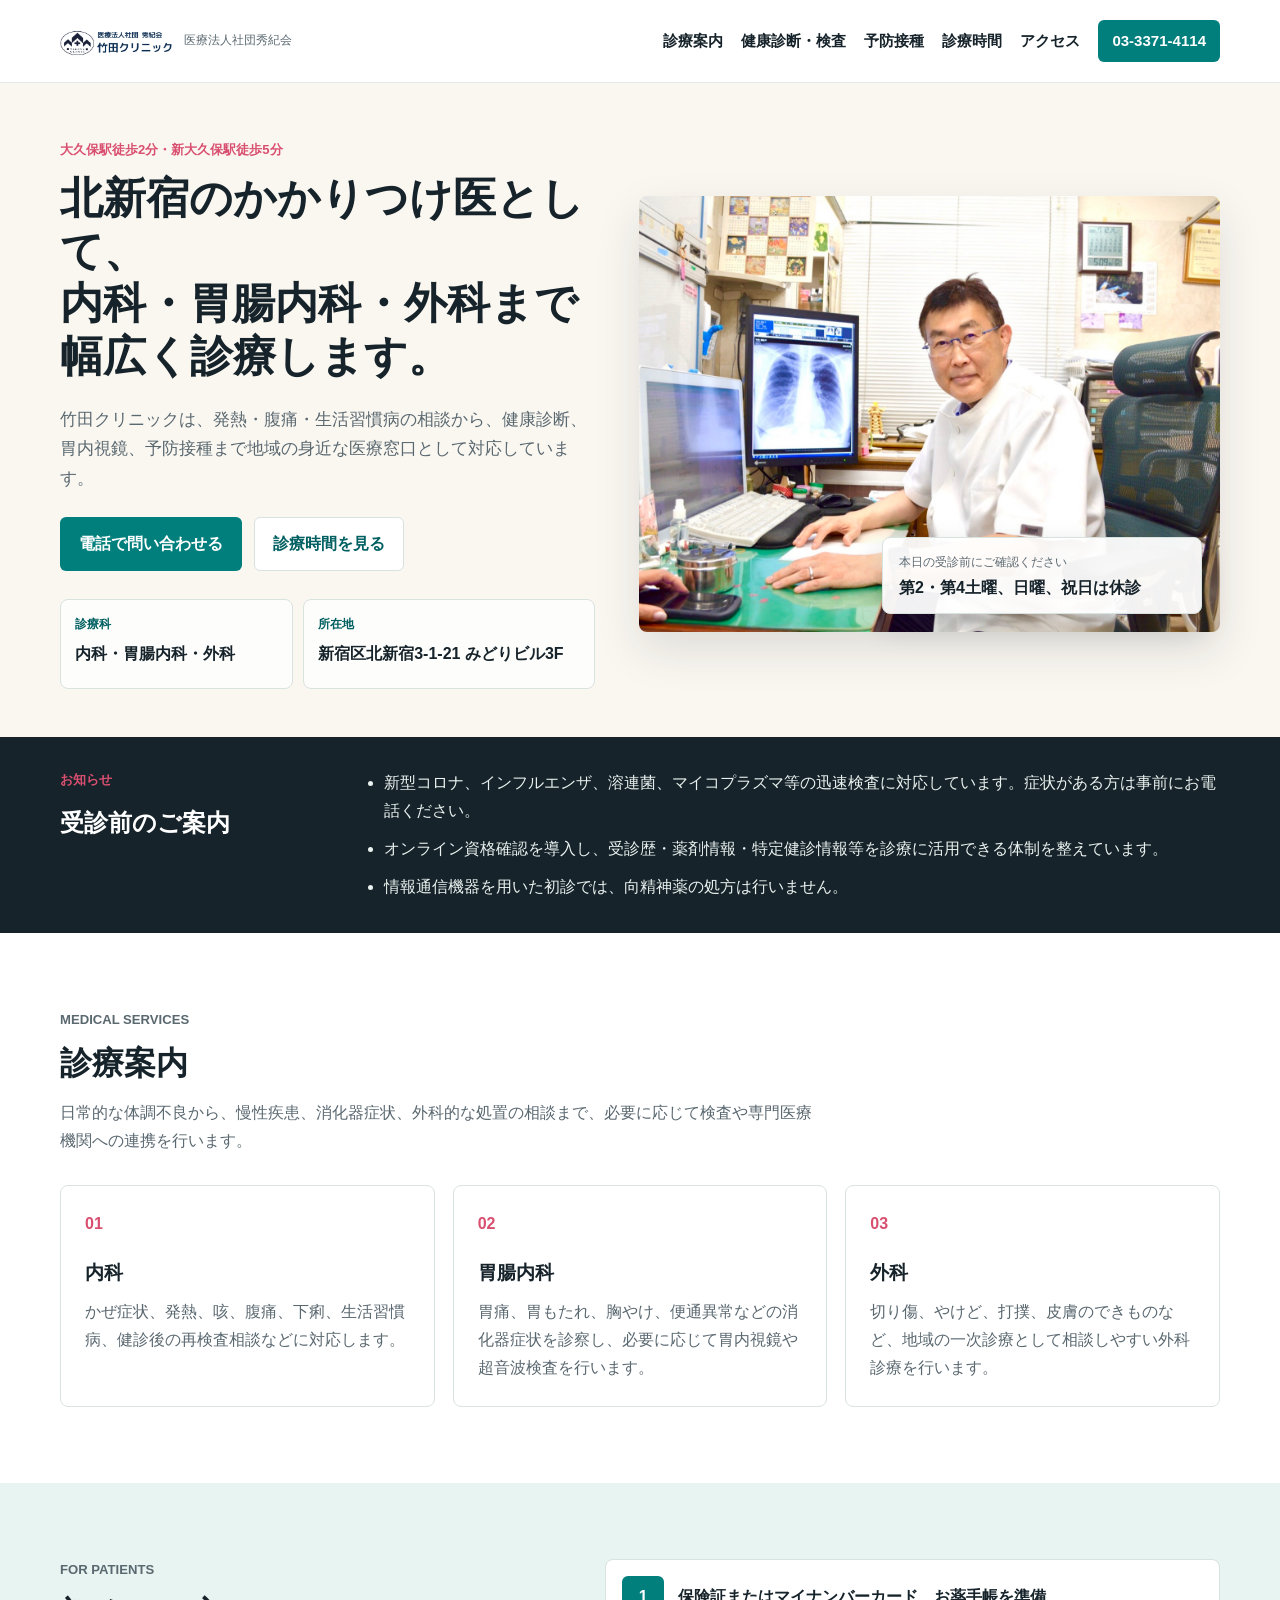
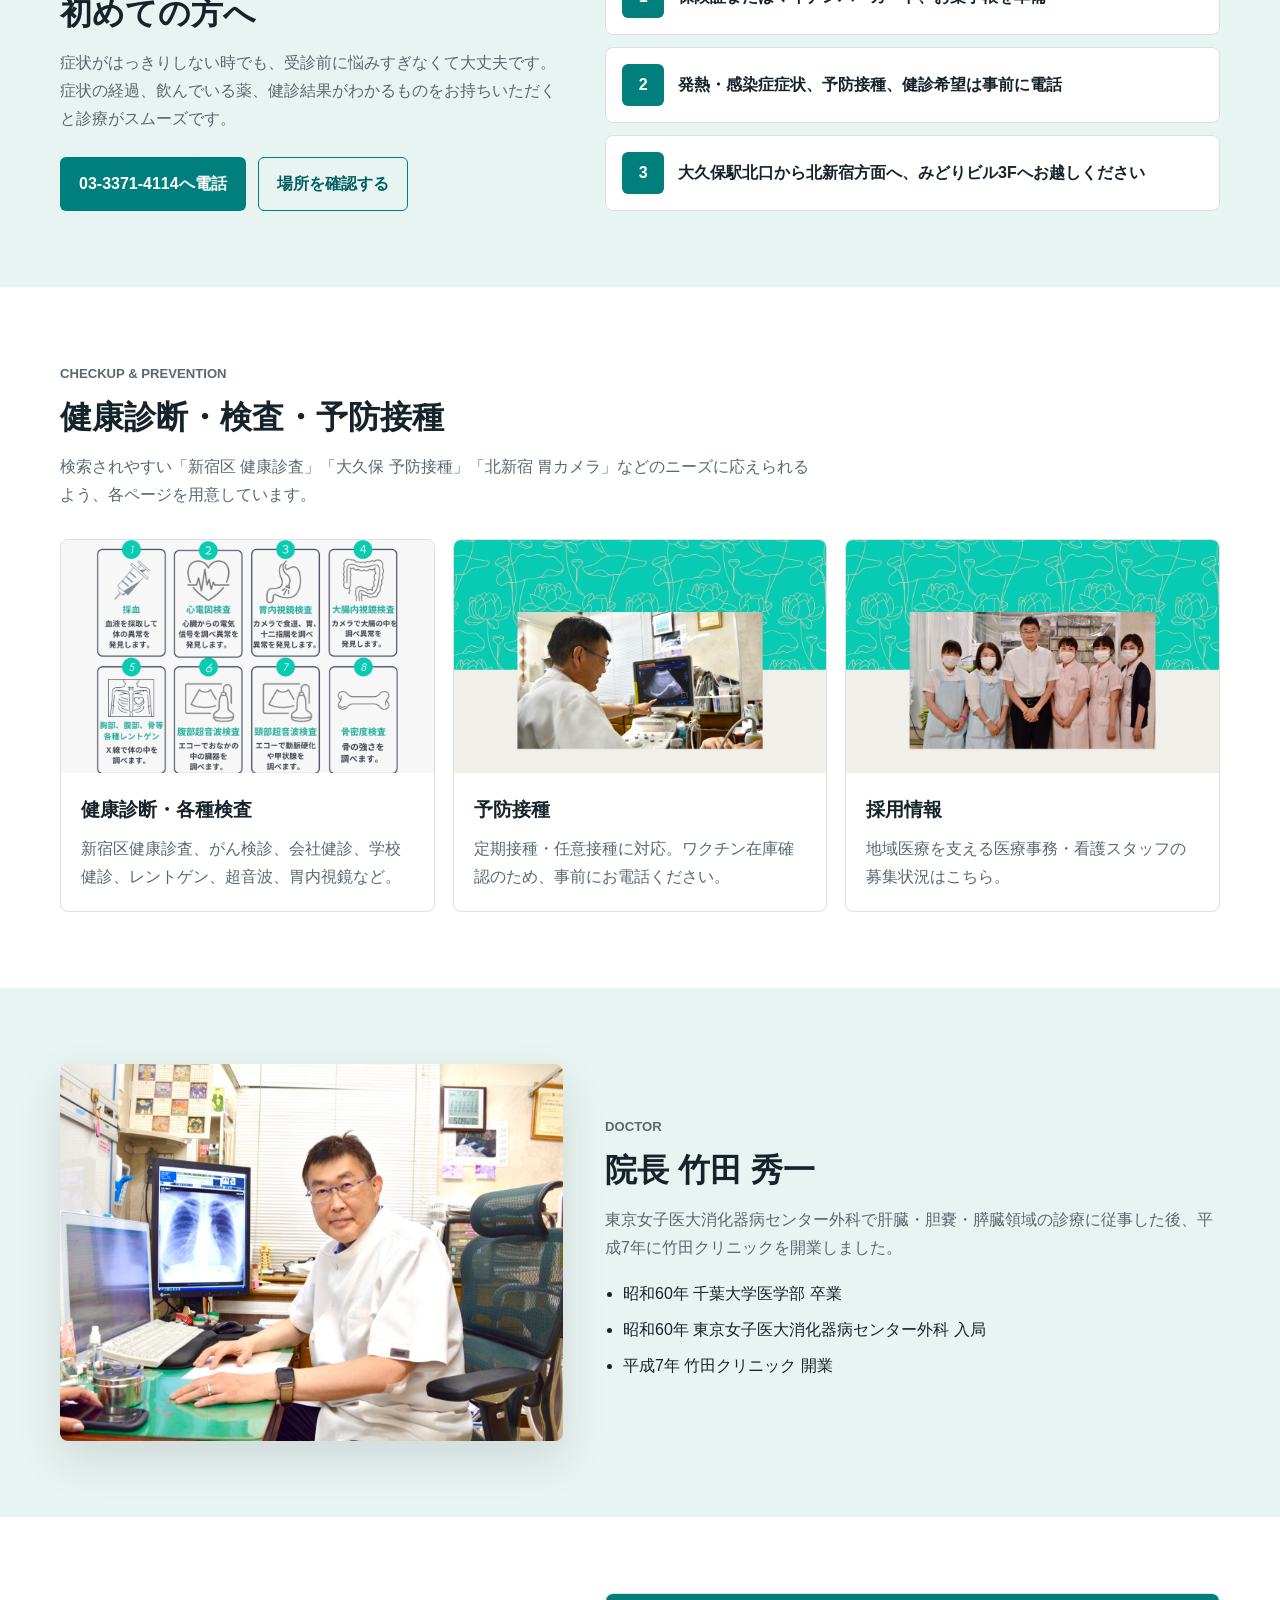
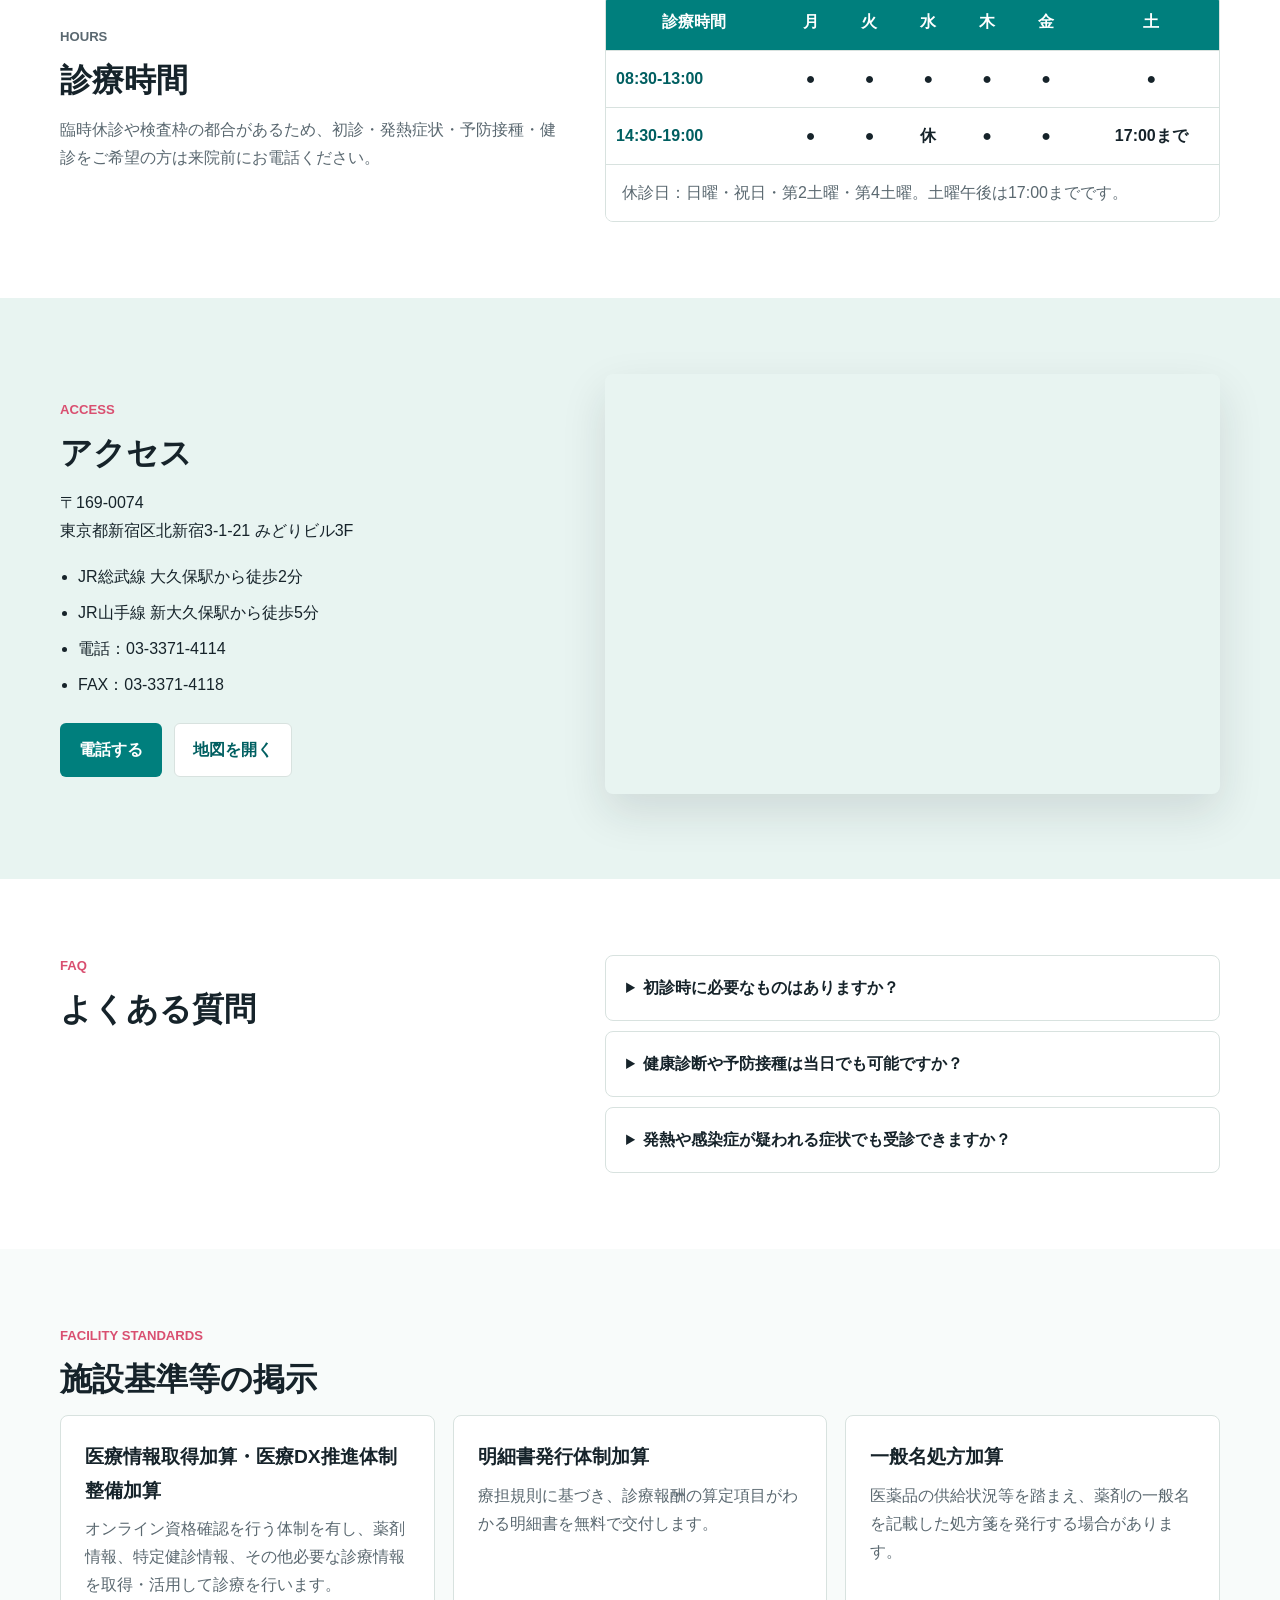
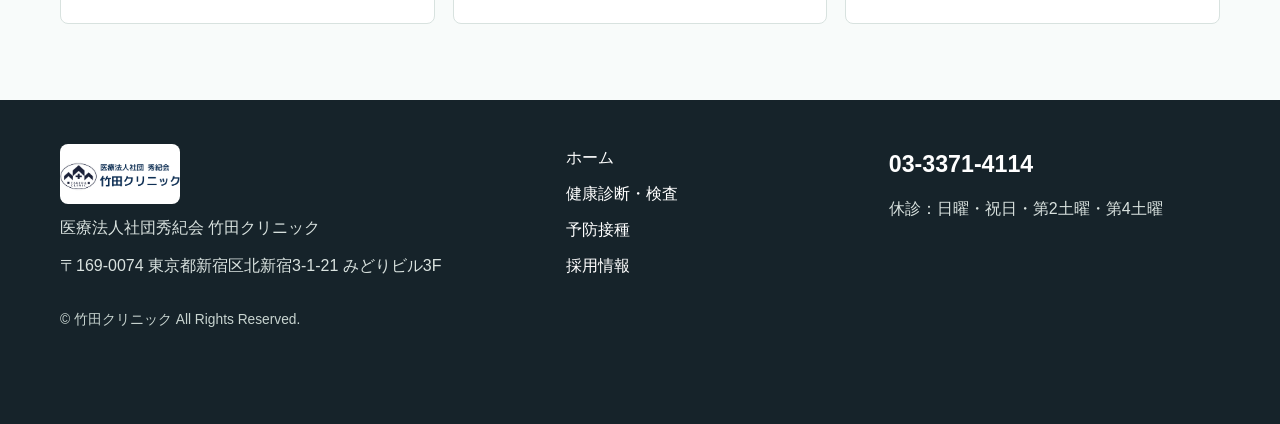
==== index.html @ fe6f4491 "Publish Takeda Clinic site" ====
<!doctype html>
<html lang="ja">
  <head>
    <meta charset="utf-8">
    <meta name="viewport" content="width=device-width, initial-scale=1">
    <meta name="format-detection" content="telephone=no">
    <title>竹田クリニック｜大久保・北新宿の内科・胃腸内科・外科</title>
    <meta name="description" content="東京都新宿区北新宿の竹田クリニック。内科・胃腸内科・外科、健康診断、各種検査、予防接種に対応。大久保駅徒歩2分、新大久保駅徒歩5分。電話 03-3371-4114。">
    <link rel="canonical" href="https://takedaclinic.tokyo/">
    <meta property="og:type" content="website">
    <meta property="og:locale" content="ja_JP">
    <meta property="og:site_name" content="竹田クリニック">
    <meta property="og:title" content="竹田クリニック｜大久保・北新宿の内科・胃腸内科・外科">
    <meta property="og:description" content="大久保駅徒歩2分。内科・胃腸内科・外科、健康診断、予防接種に対応する北新宿の地域クリニックです。">
    <meta property="og:url" content="https://takedaclinic.tokyo/">
    <meta property="og:image" content="https://takedaclinic.tokyo/assets/images/doctor-web.jpg">
    <meta name="twitter:card" content="summary_large_image">
    <link rel="icon" href="assets/images/logo.png">
    <link rel="apple-touch-icon" href="assets/images/logo.png">
    <link rel="stylesheet" href="assets/css/styles.css">
    <script type="application/ld+json">
      {
        "@context": "https://schema.org",
        "@graph": [
          {
            "@type": "MedicalClinic",
            "@id": "https://takedaclinic.tokyo/#clinic",
            "name": "医療法人社団秀紀会 竹田クリニック",
            "alternateName": "竹田クリニック",
            "url": "https://takedaclinic.tokyo/",
            "logo": "https://takedaclinic.tokyo/assets/images/logo.png",
            "image": "https://takedaclinic.tokyo/assets/images/doctor-web.jpg",
            "telephone": "+81-3-3371-4114",
            "faxNumber": "+81-3-3371-4118",
            "address": {
              "@type": "PostalAddress",
              "postalCode": "169-0074",
              "addressRegion": "東京都",
              "addressLocality": "新宿区",
              "streetAddress": "北新宿3-1-21 みどりビル3F",
              "addressCountry": "JP"
            },
            "geo": {
              "@type": "GeoCoordinates",
              "latitude": 35.70208353633802,
              "longitude": 139.6928321509452
            },
            "hasMap": "https://www.google.com/maps/search/?api=1&query=%E7%AB%B9%E7%94%B0%E3%82%AF%E3%83%AA%E3%83%8B%E3%83%83%E3%82%AF%20%E5%8C%97%E6%96%B0%E5%AE%BF",
            "medicalSpecialty": ["内科", "胃腸内科", "外科"],
            "areaServed": ["新宿区", "北新宿", "大久保", "新大久保", "百人町"],
            "openingHoursSpecification": [
              {
                "@type": "OpeningHoursSpecification",
                "dayOfWeek": ["Monday", "Tuesday", "Wednesday", "Thursday", "Friday", "Saturday"],
                "opens": "08:30",
                "closes": "13:00"
              },
              {
                "@type": "OpeningHoursSpecification",
                "dayOfWeek": ["Monday", "Tuesday", "Thursday", "Friday"],
                "opens": "14:30",
                "closes": "19:00"
              },
              {
                "@type": "OpeningHoursSpecification",
                "dayOfWeek": "Saturday",
                "opens": "14:30",
                "closes": "17:00"
              }
            ],
            "description": "東京都新宿区北新宿の竹田クリニック。内科・胃腸内科・外科、健康診断、各種検査、予防接種に対応しています。第2・第4土曜日、日曜、祝日は休診です。"
          },
          {
            "@type": "Physician",
            "@id": "https://takedaclinic.tokyo/#doctor",
            "name": "竹田 秀一",
            "worksFor": {
              "@id": "https://takedaclinic.tokyo/#clinic"
            },
            "image": "https://takedaclinic.tokyo/assets/images/doctor-web.jpg"
          },
          {
            "@type": "WebSite",
            "@id": "https://takedaclinic.tokyo/#website",
            "name": "竹田クリニック",
            "url": "https://takedaclinic.tokyo/",
            "publisher": {
              "@id": "https://takedaclinic.tokyo/#clinic"
            },
            "inLanguage": "ja"
          },
          {
            "@type": "FAQPage",
            "@id": "https://takedaclinic.tokyo/#faq",
            "mainEntity": [
              {
                "@type": "Question",
                "name": "初診でも受診できますか？",
                "acceptedAnswer": {
                  "@type": "Answer",
                  "text": "初診の方も受診できます。健康保険証またはマイナンバーカード、各種医療証、お薬手帳、紹介状や健診結果がある方はお持ちください。"
                }
              },
              {
                "@type": "Question",
                "name": "予防接種は予約が必要ですか？",
                "acceptedAnswer": {
                  "@type": "Answer",
                  "text": "ワクチンの在庫確認が必要なため、予防接種は事前に電話でお問い合わせください。"
                }
              },
              {
                "@type": "Question",
                "name": "最寄り駅はどこですか？",
                "acceptedAnswer": {
                  "@type": "Answer",
                  "text": "JR総武線 大久保駅から徒歩2分、JR山手線 新大久保駅から徒歩5分です。"
                }
              }
            ]
          }
        ]
      }
    </script>
  </head>
  <body>
    <a class="skip-link" href="#main">本文へ移動</a>
    <header class="site-header" data-header>
      <div class="container header-inner">
        <a class="brand" href="index.html" aria-label="竹田クリニック ホーム">
          <img src="assets/images/logo.png" alt="竹田クリニック" width="141" height="70">
          <span class="brand-copy">医療法人社団秀紀会</span>
        </a>
        <button class="nav-toggle" type="button" aria-expanded="false" aria-controls="site-nav" data-nav-toggle>
          <span></span>
          <span></span>
          <span></span>
          <span class="sr-only">メニュー</span>
        </button>
        <nav class="site-nav" id="site-nav" data-nav>
          <a href="#services">診療案内</a>
          <a href="kenshin.html">健康診断・検査</a>
          <a href="vaccination.html">予防接種</a>
          <a href="#hours">診療時間</a>
          <a href="#access">アクセス</a>
          <a class="nav-call" href="tel:0333714114">03-3371-4114</a>
        </nav>
      </div>
    </header>

    <main id="main">
      <section class="hero" aria-labelledby="hero-title">
        <div class="container hero-grid">
          <div class="hero-copy">
            <p class="eyebrow">大久保駅徒歩2分・新大久保駅徒歩5分</p>
            <h1 id="hero-title">北新宿のかかりつけ医として、<br>内科・胃腸内科・外科まで<br>幅広く診療します。</h1>
            <p class="lead">竹田クリニックは、発熱・腹痛・生活習慣病の相談から、健康診断、胃内視鏡、予防接種まで地域の身近な医療窓口として対応しています。</p>
            <div class="hero-actions">
              <a class="button primary" href="tel:0333714114">電話で問い合わせる</a>
              <a class="button secondary" href="#hours">診療時間を見る</a>
            </div>
            <dl class="hero-facts" aria-label="医院基本情報">
              <div>
                <dt>診療科</dt>
                <dd>内科・胃腸内科・外科</dd>
              </div>
              <div>
                <dt>所在地</dt>
                <dd>新宿区北新宿3-1-21 みどりビル3F</dd>
              </div>
            </dl>
          </div>
          <div class="hero-media">
            <img src="assets/images/doctor-web.jpg" alt="診察室で説明を行う竹田クリニックの医師" width="1600" height="1066">
            <div class="status-panel" aria-label="診療時間の要点">
              <span>本日の受診前にご確認ください</span>
              <strong>第2・第4土曜、日曜、祝日は休診</strong>
            </div>
          </div>
        </div>
      </section>

      <section class="notice-band" aria-labelledby="notice-title">
        <div class="container notice-grid">
          <div>
            <p class="section-kicker">お知らせ</p>
            <h2 id="notice-title">受診前のご案内</h2>
          </div>
          <ul class="notice-list">
            <li>新型コロナ、インフルエンザ、溶連菌、マイコプラズマ等の迅速検査に対応しています。症状がある方は事前にお電話ください。</li>
            <li>オンライン資格確認を導入し、受診歴・薬剤情報・特定健診情報等を診療に活用できる体制を整えています。</li>
            <li>情報通信機器を用いた初診では、向精神薬の処方は行いません。</li>
          </ul>
        </div>
      </section>

      <section class="section" id="services" aria-labelledby="services-title">
        <div class="container">
          <div class="section-head">
            <p class="section-kicker">Medical Services</p>
            <h2 id="services-title">診療案内</h2>
            <p>日常的な体調不良から、慢性疾患、消化器症状、外科的な処置の相談まで、必要に応じて検査や専門医療機関への連携を行います。</p>
          </div>
          <div class="service-grid">
            <article class="service-card">
              <span class="service-label">01</span>
              <h3>内科</h3>
              <p>かぜ症状、発熱、咳、腹痛、下痢、生活習慣病、健診後の再検査相談などに対応します。</p>
            </article>
            <article class="service-card">
              <span class="service-label">02</span>
              <h3>胃腸内科</h3>
              <p>胃痛、胃もたれ、胸やけ、便通異常などの消化器症状を診察し、必要に応じて胃内視鏡や超音波検査を行います。</p>
            </article>
            <article class="service-card">
              <span class="service-label">03</span>
              <h3>外科</h3>
              <p>切り傷、やけど、打撲、皮膚のできものなど、地域の一次診療として相談しやすい外科診療を行います。</p>
            </article>
          </div>
        </div>
      </section>

      <section class="section muted" aria-labelledby="reason-title">
        <div class="container split">
          <div>
            <p class="section-kicker">For Patients</p>
            <h2 id="reason-title">初めての方へ</h2>
            <p>症状がはっきりしない時でも、受診前に悩みすぎなくて大丈夫です。症状の経過、飲んでいる薬、健診結果がわかるものをお持ちいただくと診療がスムーズです。</p>
            <div class="cta-row">
              <a class="button primary" href="tel:0333714114">03-3371-4114へ電話</a>
              <a class="button ghost" href="#access">場所を確認する</a>
            </div>
          </div>
          <div class="steps">
            <div>
              <span>1</span>
              <p>保険証またはマイナンバーカード、お薬手帳を準備</p>
            </div>
            <div>
              <span>2</span>
              <p>発熱・感染症症状、予防接種、健診希望は事前に電話</p>
            </div>
            <div>
              <span>3</span>
              <p>大久保駅北口から北新宿方面へ、みどりビル3Fへお越しください</p>
            </div>
          </div>
        </div>
      </section>

      <section class="section" aria-labelledby="featured-title">
        <div class="container">
          <div class="section-head">
            <p class="section-kicker">Checkup & Prevention</p>
            <h2 id="featured-title">健康診断・検査・予防接種</h2>
            <p>検索されやすい「新宿区 健康診査」「大久保 予防接種」「北新宿 胃カメラ」などのニーズに応えられるよう、各ページを用意しています。</p>
          </div>
          <div class="feature-grid">
            <a class="feature-card" href="kenshin.html">
              <img src="assets/images/exam-list.png" alt="竹田クリニックで対応している検査項目の案内画像" width="2000" height="1280" loading="lazy">
              <div>
                <h3>健康診断・各種検査</h3>
                <p>新宿区健康診査、がん検診、会社健診、学校健診、レントゲン、超音波、胃内視鏡など。</p>
              </div>
            </a>
            <a class="feature-card" href="vaccination.html">
              <img src="assets/images/clinic-hero-2.png" alt="超音波検査の説明を行う診察風景" width="2000" height="1500" loading="lazy">
              <div>
                <h3>予防接種</h3>
                <p>定期接種・任意接種に対応。ワクチン在庫確認のため、事前にお電話ください。</p>
              </div>
            </a>
            <a class="feature-card" href="recruit.html">
              <img src="assets/images/clinic-hero-3.png" alt="竹田クリニックのスタッフ写真" width="2000" height="1500" loading="lazy">
              <div>
                <h3>採用情報</h3>
                <p>地域医療を支える医療事務・看護スタッフの募集状況はこちら。</p>
              </div>
            </a>
          </div>
        </div>
      </section>

      <section class="section muted" aria-labelledby="doctor-title">
        <div class="container doctor-grid">
          <div class="portrait">
            <img src="assets/images/doctor-web.jpg" alt="竹田クリニック 院長 竹田秀一" width="1600" height="1066" loading="lazy">
          </div>
          <div>
            <p class="section-kicker">Doctor</p>
            <h2 id="doctor-title">院長 竹田 秀一</h2>
            <p>東京女子医大消化器病センター外科で肝臓・胆嚢・膵臓領域の診療に従事した後、平成7年に竹田クリニックを開業しました。</p>
            <ul class="profile-list">
              <li>昭和60年 千葉大学医学部 卒業</li>
              <li>昭和60年 東京女子医大消化器病センター外科 入局</li>
              <li>平成7年 竹田クリニック 開業</li>
            </ul>
          </div>
        </div>
      </section>

      <section class="section" id="hours" aria-labelledby="hours-title">
        <div class="container hours-grid">
          <div>
            <p class="section-kicker">Hours</p>
            <h2 id="hours-title">診療時間</h2>
            <p class="note">臨時休診や検査枠の都合があるため、初診・発熱症状・予防接種・健診をご希望の方は来院前にお電話ください。</p>
          </div>
          <div class="table-wrap" role="region" aria-label="診療時間表" tabindex="0">
            <table class="hours-table">
              <thead>
                <tr>
                  <th>診療時間</th>
                  <th>月</th>
                  <th>火</th>
                  <th>水</th>
                  <th>木</th>
                  <th>金</th>
                  <th>土</th>
                  <th>日</th>
                </tr>
              </thead>
              <tbody>
                <tr>
                  <th>08:30-13:00</th>
                  <td>●</td>
                  <td>●</td>
                  <td>●</td>
                  <td>●</td>
                  <td>●</td>
                  <td>●</td>
                  <td>休</td>
                </tr>
                <tr>
                  <th>14:30-19:00</th>
                  <td>●</td>
                  <td>●</td>
                  <td>休</td>
                  <td>●</td>
                  <td>●</td>
                  <td>17:00まで</td>
                  <td>休</td>
                </tr>
              </tbody>
            </table>
            <p class="table-note">休診日：日曜・祝日・第2土曜・第4土曜。土曜午後は17:00までです。</p>
          </div>
        </div>
      </section>

      <section class="section muted" id="access" aria-labelledby="access-title">
        <div class="container access-grid">
          <div>
            <p class="section-kicker">Access</p>
            <h2 id="access-title">アクセス</h2>
            <address>
              〒169-0074<br>
              東京都新宿区北新宿3-1-21 みどりビル3F
            </address>
            <ul class="access-list">
              <li>JR総武線 大久保駅から徒歩2分</li>
              <li>JR山手線 新大久保駅から徒歩5分</li>
              <li>電話：<a href="tel:0333714114">03-3371-4114</a></li>
              <li>FAX：03-3371-4118</li>
            </ul>
            <div class="cta-row">
              <a class="button primary" href="tel:0333714114">電話する</a>
              <a class="button secondary" href="https://www.google.com/maps/search/?api=1&query=%E7%AB%B9%E7%94%B0%E3%82%AF%E3%83%AA%E3%83%8B%E3%83%83%E3%82%AF%20%E5%8C%97%E6%96%B0%E5%AE%BF" target="_blank" rel="noopener">地図を開く</a>
            </div>
          </div>
          <div class="map-frame">
            <iframe title="竹田クリニックの地図" src="https://www.google.com/maps/embed?pb=!1m18!1m12!1m3!1d3239.981066258047!2d139.6928321509452!3d35.70208353633802!2m3!1f0!2f0!3f0!3m2!1i1024!2i768!4f13.1!3m3!1m2!1s0x60188d2dc0668745%3A0xc6cceb3e28c81724!2z56u555Sw44Kv44Oq44OL44OD44Kv!5e0!3m2!1sja!2sjp!4v1661444921824!5m2!1sja!2sjp" width="600" height="420" style="border:0;" allowfullscreen loading="lazy" referrerpolicy="no-referrer-when-downgrade"></iframe>
          </div>
        </div>
      </section>

      <section class="section" aria-labelledby="faq-title">
        <div class="container faq-grid">
          <div>
            <p class="section-kicker">FAQ</p>
            <h2 id="faq-title">よくある質問</h2>
          </div>
          <div class="faq-list">
            <details>
              <summary>初診時に必要なものはありますか？</summary>
              <p>健康保険証またはマイナンバーカード、各種医療証、お薬手帳をお持ちください。健診結果や紹介状がある方はあわせてご持参ください。</p>
            </details>
            <details>
              <summary>健康診断や予防接種は当日でも可能ですか？</summary>
              <p>検査内容やワクチン在庫により対応が変わります。ご希望の方は事前にお電話でご相談ください。</p>
            </details>
            <details>
              <summary>発熱や感染症が疑われる症状でも受診できますか？</summary>
              <p>症状や混雑状況に応じてご案内します。来院前に必ずお電話ください。</p>
            </details>
          </div>
        </div>
      </section>

      <section class="section standards" aria-labelledby="standards-title">
        <div class="container">
          <p class="section-kicker">Facility Standards</p>
          <h2 id="standards-title">施設基準等の掲示</h2>
          <div class="standards-grid">
            <article>
              <h3>医療情報取得加算・医療DX推進体制整備加算</h3>
              <p>オンライン資格確認を行う体制を有し、薬剤情報、特定健診情報、その他必要な診療情報を取得・活用して診療を行います。</p>
            </article>
            <article>
              <h3>明細書発行体制加算</h3>
              <p>療担規則に基づき、診療報酬の算定項目がわかる明細書を無料で交付します。</p>
            </article>
            <article>
              <h3>一般名処方加算</h3>
              <p>医薬品の供給状況等を踏まえ、薬剤の一般名を記載した処方箋を発行する場合があります。</p>
            </article>
          </div>
        </div>
      </section>
    </main>

    <footer class="site-footer">
      <div class="container footer-grid">
        <div>
          <img src="assets/images/logo.png" alt="竹田クリニック" width="141" height="70">
          <p>医療法人社団秀紀会 竹田クリニック</p>
          <p>〒169-0074 東京都新宿区北新宿3-1-21 みどりビル3F</p>
        </div>
        <nav aria-label="フッターナビゲーション">
          <a href="index.html">ホーム</a>
          <a href="kenshin.html">健康診断・検査</a>
          <a href="vaccination.html">予防接種</a>
          <a href="recruit.html">採用情報</a>
        </nav>
        <div>
          <a class="footer-phone" href="tel:0333714114">03-3371-4114</a>
          <p>休診：日曜・祝日・第2土曜・第4土曜</p>
        </div>
      </div>
      <p class="copyright">&copy; 竹田クリニック All Rights Reserved.</p>
    </footer>

    <div class="mobile-cta" aria-label="固定連絡ボタン">
      <a href="tel:0333714114">電話</a>
      <a href="#hours">診療時間</a>
      <a href="#access">アクセス</a>
    </div>
    <script src="assets/js/main.js"></script>
  </body>
</html>
---- assets/css/styles.css ----
:root {
  color-scheme: light;
  --ink: #16232a;
  --muted: #5a6870;
  --teal: #007f7d;
  --teal-dark: #005f61;
  --coral: #d94f70;
  --cream: #faf7f1;
  --paper: #ffffff;
  --mist: #e8f4f1;
  --line: #d8e2df;
  --shadow: 0 18px 45px rgba(22, 35, 42, 0.12);
  --max: 1160px;
}

* {
  box-sizing: border-box;
}

html {
  scroll-behavior: smooth;
  max-width: 100%;
  overflow-x: hidden;
}

body {
  margin: 0;
  font-family: -apple-system, BlinkMacSystemFont, "Hiragino Sans", "Yu Gothic", "YuGothic", "Noto Sans JP", sans-serif;
  color: var(--ink);
  background: var(--cream);
  line-height: 1.75;
  max-width: 100%;
  overflow-x: hidden;
}

h1,
h2,
h3,
p,
a,
button,
dd,
li {
  overflow-wrap: anywhere;
}

body.nav-open {
  overflow: hidden;
}

img {
  display: block;
  max-width: 100%;
  height: auto;
}

a {
  color: inherit;
  text-decoration: none;
}

p,
h1,
h2,
h3 {
  margin-top: 0;
}

address {
  font-style: normal;
}

.container {
  width: min(calc(100vw - 32px), var(--max));
  margin-inline: auto;
}

.skip-link,
.sr-only {
  position: absolute;
  width: 1px;
  height: 1px;
  padding: 0;
  margin: -1px;
  overflow: hidden;
  clip: rect(0, 0, 0, 0);
  white-space: nowrap;
  border: 0;
}

.skip-link:focus {
  width: auto;
  height: auto;
  clip: auto;
  z-index: 20;
  top: 10px;
  left: 10px;
  padding: 10px 14px;
  background: var(--ink);
  color: white;
}

.site-header {
  position: sticky;
  top: 0;
  z-index: 10;
  background: rgba(255, 255, 255, 0.94);
  border-bottom: 1px solid rgba(216, 226, 223, 0.7);
  backdrop-filter: blur(16px);
}

.site-header.compact {
  position: sticky;
}

.header-inner {
  position: relative;
  min-height: 82px;
  display: flex;
  align-items: center;
  justify-content: space-between;
  gap: 24px;
}

.brand {
  display: flex;
  align-items: center;
  gap: 12px;
  min-width: 210px;
}

.brand img {
  width: 112px;
  height: auto;
}

.brand-copy {
  font-size: 0.78rem;
  color: var(--muted);
  white-space: nowrap;
}

.site-nav {
  display: flex;
  align-items: center;
  gap: 18px;
  font-size: 0.94rem;
  font-weight: 700;
}

.site-nav a {
  color: var(--ink);
}

.site-nav a:hover,
.site-nav a[aria-current="page"] {
  color: var(--teal);
}

.nav-call {
  display: inline-flex;
  align-items: center;
  min-height: 42px;
  padding: 8px 14px;
  border-radius: 6px;
  background: var(--teal);
  color: white !important;
}

.nav-toggle {
  display: none;
  width: 44px;
  height: 44px;
  border: 1px solid var(--line);
  border-radius: 6px;
  background: white;
  padding: 10px;
}

.nav-toggle span:not(.sr-only) {
  display: block;
  height: 2px;
  margin: 5px 0;
  background: var(--ink);
}

.hero {
  padding: 56px 0 48px;
  background: var(--cream);
}

.hero-grid {
  display: grid;
  grid-template-columns: minmax(0, 0.92fr) minmax(420px, 1fr);
  align-items: center;
  gap: 44px;
}

.hero-copy h1,
.page-hero h1 {
  font-size: 2.7rem;
  line-height: 1.22;
  letter-spacing: 0;
  margin-bottom: 22px;
}

.eyebrow,
.section-kicker {
  display: block;
  margin-bottom: 10px;
  color: var(--coral);
  font-size: 0.82rem;
  font-weight: 800;
  text-transform: uppercase;
}

.lead {
  color: var(--muted);
  font-size: 1.05rem;
}

.hero-actions,
.cta-row {
  display: flex;
  flex-wrap: wrap;
  gap: 12px;
  margin-top: 24px;
}

.button {
  display: inline-flex;
  align-items: center;
  justify-content: center;
  min-height: 48px;
  padding: 12px 18px;
  border-radius: 6px;
  font-weight: 800;
  border: 1px solid transparent;
}

.button.primary {
  background: var(--teal);
  color: white;
}

.button.primary:hover {
  background: var(--teal-dark);
}

.button.secondary {
  background: white;
  color: var(--teal-dark);
  border-color: var(--line);
}

.button.ghost {
  background: transparent;
  color: var(--teal-dark);
  border-color: var(--teal);
}

.hero-facts {
  display: grid;
  grid-template-columns: 1fr 1.25fr;
  gap: 10px;
  margin: 28px 0 0;
}

.hero-facts div {
  min-height: 90px;
  padding: 14px;
  border: 1px solid var(--line);
  border-radius: 8px;
  background: rgba(255, 255, 255, 0.72);
}

.hero-facts dt {
  color: var(--teal-dark);
  font-size: 0.78rem;
  font-weight: 800;
}

.hero-facts dd {
  margin: 4px 0 0;
  font-weight: 800;
}

.hero-media {
  position: relative;
}

.hero-media img {
  width: 100%;
  aspect-ratio: 4 / 3;
  object-fit: cover;
  border-radius: 8px;
  box-shadow: var(--shadow);
}

.status-panel {
  position: absolute;
  right: 18px;
  bottom: 18px;
  width: min(320px, calc(100% - 36px));
  padding: 14px 16px;
  border-radius: 8px;
  background: rgba(255, 255, 255, 0.94);
  border: 1px solid var(--line);
  box-shadow: 0 12px 30px rgba(22, 35, 42, 0.18);
}

.status-panel span {
  display: block;
  color: var(--muted);
  font-size: 0.78rem;
}

.status-panel strong {
  display: block;
  margin-top: 2px;
  color: var(--ink);
  line-height: 1.45;
}

.notice-band {
  padding: 32px 0;
  background: var(--ink);
  color: white;
}

.notice-grid {
  display: grid;
  grid-template-columns: 280px 1fr;
  gap: 26px;
  align-items: start;
}

.notice-grid h2 {
  margin-bottom: 0;
}

.notice-list {
  display: grid;
  gap: 10px;
  margin: 0;
  padding-left: 18px;
  color: #eaf2f0;
}

.section {
  padding: 76px 0;
  background: var(--paper);
}

.section.muted {
  background: var(--mist);
}

.section-head {
  max-width: 760px;
  margin-bottom: 30px;
}

.section-head h2,
.split h2,
.doctor-grid h2,
.hours-grid h2,
.access-grid h2,
.faq-grid h2,
.standards h2 {
  font-size: 2rem;
  line-height: 1.35;
  margin-bottom: 14px;
}

.section-head p,
.split p,
.doctor-grid p,
.hours-grid p {
  color: var(--muted);
}

.service-grid,
.feature-grid,
.standards-grid {
  display: grid;
  grid-template-columns: repeat(3, minmax(0, 1fr));
  gap: 18px;
}

.service-card,
.standards-grid article {
  padding: 24px;
  border: 1px solid var(--line);
  border-radius: 8px;
  background: white;
}

.service-label {
  display: inline-block;
  color: var(--coral);
  font-weight: 900;
  margin-bottom: 18px;
}

.service-card h3,
.feature-card h3,
.standards-grid h3 {
  font-size: 1.2rem;
  margin-bottom: 8px;
}

.service-card p,
.feature-card p,
.standards-grid p {
  color: var(--muted);
  margin-bottom: 0;
}

.split,
.doctor-grid,
.hours-grid,
.access-grid,
.faq-grid,
.page-hero-grid {
  display: grid;
  grid-template-columns: minmax(0, 0.9fr) minmax(0, 1.1fr);
  gap: 42px;
  align-items: center;
}

.steps {
  display: grid;
  gap: 12px;
}

.steps div {
  display: grid;
  grid-template-columns: 42px 1fr;
  gap: 14px;
  align-items: center;
  padding: 16px;
  background: white;
  border: 1px solid var(--line);
  border-radius: 8px;
}

.steps span {
  display: grid;
  place-items: center;
  width: 42px;
  height: 42px;
  border-radius: 6px;
  background: var(--teal);
  color: white;
  font-weight: 900;
}

.steps p {
  margin: 0;
  color: var(--ink);
  font-weight: 700;
}

.feature-card {
  overflow: hidden;
  border: 1px solid var(--line);
  border-radius: 8px;
  background: white;
  transition: transform 160ms ease, box-shadow 160ms ease;
}

.feature-card:hover {
  transform: translateY(-3px);
  box-shadow: var(--shadow);
}

.feature-card img {
  width: 100%;
  aspect-ratio: 16 / 10;
  object-fit: cover;
  background: var(--mist);
}

.feature-card div {
  padding: 20px;
}

.portrait img {
  width: 100%;
  aspect-ratio: 4 / 3;
  object-fit: cover;
  border-radius: 8px;
  box-shadow: var(--shadow);
}

.profile-list,
.access-list,
.check-list {
  margin: 18px 0 0;
  padding-left: 18px;
}

.profile-list li,
.access-list li,
.check-list li {
  margin: 8px 0;
}

.note,
.table-note {
  color: var(--muted);
}

.table-wrap {
  overflow-x: auto;
  border: 1px solid var(--line);
  border-radius: 8px;
  background: white;
}

.hours-table {
  width: 100%;
  min-width: 680px;
  border-collapse: collapse;
  text-align: center;
}

.hours-table th,
.hours-table td {
  padding: 14px 10px;
  border-bottom: 1px solid var(--line);
  white-space: nowrap;
}

.hours-table thead th {
  background: var(--teal);
  color: white;
}

.hours-table tbody th {
  color: var(--teal-dark);
  text-align: left;
}

.hours-table tbody td {
  font-weight: 800;
}

.table-note {
  padding: 14px 16px;
  margin: 0;
}

.map-frame {
  min-height: 420px;
}

.map-frame iframe {
  width: 100%;
  height: 100%;
  min-height: 420px;
  border-radius: 8px;
  box-shadow: var(--shadow);
}

.faq-grid {
  align-items: start;
}

.faq-list {
  display: grid;
  gap: 10px;
}

.faq-list details {
  border: 1px solid var(--line);
  border-radius: 8px;
  background: white;
}

.faq-list summary {
  cursor: pointer;
  padding: 18px 20px;
  font-weight: 800;
}

.faq-list p {
  margin: 0;
  padding: 0 20px 18px;
  color: var(--muted);
}

.standards {
  background: #f8fbfa;
}

.page-hero {
  padding: 62px 0;
  background: var(--cream);
}

.page-hero-grid img {
  width: 100%;
  aspect-ratio: 16 / 10;
  object-fit: cover;
  border-radius: 8px;
  box-shadow: var(--shadow);
}

.vaccine-list {
  display: flex;
  flex-wrap: wrap;
  gap: 10px;
}

.vaccine-list span {
  display: inline-flex;
  align-items: center;
  min-height: 40px;
  padding: 8px 12px;
  border: 1px solid var(--line);
  border-radius: 6px;
  background: white;
  font-weight: 800;
}

.callout {
  padding: 24px;
  border-left: 5px solid var(--coral);
  border-radius: 8px;
  background: white;
}

.callout strong {
  display: block;
  margin-bottom: 8px;
  font-size: 1.15rem;
}

.site-footer {
  padding: 44px 0 92px;
  background: var(--ink);
  color: white;
}

.footer-grid {
  display: grid;
  grid-template-columns: 1.3fr 0.8fr 0.9fr;
  gap: 28px;
  align-items: start;
}

.footer-grid img {
  width: 120px;
  height: auto;
  background: white;
  border-radius: 8px;
}

.footer-grid p {
  color: #d9e2df;
  margin: 10px 0 0;
}

.footer-grid nav {
  display: grid;
  gap: 8px;
}

.footer-grid a:hover {
  color: #9de2d7;
}

.footer-phone {
  display: inline-block;
  font-size: 1.45rem;
  font-weight: 900;
}

.copyright {
  width: min(calc(100% - 32px), var(--max));
  margin: 28px auto 0;
  color: #c8d4d0;
  font-size: 0.86rem;
}

.mobile-cta {
  position: fixed;
  left: 0;
  right: 0;
  bottom: 0;
  z-index: 9;
  display: none;
  grid-template-columns: repeat(3, 1fr);
  border-top: 1px solid rgba(255, 255, 255, 0.22);
  background: var(--teal-dark);
}

.mobile-cta a {
  display: grid;
  place-items: center;
  min-height: 54px;
  color: white;
  font-weight: 900;
  border-right: 1px solid rgba(255, 255, 255, 0.24);
}

@media (max-width: 980px) {
  .header-inner {
    min-height: 72px;
  }

  .nav-toggle {
    position: fixed;
    top: 14px;
    right: 16px;
    z-index: 21;
    display: block !important;
  }

  .site-nav {
    position: fixed;
    inset: 72px 0 auto 0;
    display: none;
    width: 100vw;
    padding: 18px 16px 28px;
    background: white;
    border-bottom: 1px solid var(--line);
    box-shadow: var(--shadow);
  }

  body.nav-open .site-nav {
    display: grid;
    gap: 6px;
  }

  .site-nav a {
    padding: 12px 8px;
  }

  .nav-call {
    justify-content: center;
  }

  .hero-grid,
  .split,
  .doctor-grid,
  .hours-grid,
  .access-grid,
  .faq-grid,
  .page-hero-grid,
  .notice-grid {
    grid-template-columns: 1fr;
  }

  .hero-grid {
    gap: 30px;
  }

  .hero-copy h1,
  .page-hero h1 {
    font-size: 2.2rem;
  }

  .hero-facts,
  .service-grid,
  .feature-grid,
  .standards-grid,
  .footer-grid {
    grid-template-columns: 1fr;
  }

  .map-frame,
  .map-frame iframe {
    min-height: 360px;
  }
}

@media (max-width: 640px) {
  .container {
    width: min(calc(100vw - 24px), var(--max));
  }

  .brand-copy {
    display: none;
  }

  .hero,
  .page-hero {
    padding: 34px 0 36px;
  }

  .section {
    padding: 54px 0;
  }

  .hero-copy h1,
  .page-hero h1 {
    font-size: 1.64rem;
    word-break: break-all;
  }

  .lead,
  .hero-facts dd,
  .notice-list li,
  .service-card p,
  .feature-card p {
    word-break: break-all;
  }

  .section-head h2,
  .split h2,
  .doctor-grid h2,
  .hours-grid h2,
  .access-grid h2,
  .faq-grid h2,
  .standards h2 {
    font-size: 1.55rem;
  }

  .hero-actions,
  .cta-row {
    flex-direction: column;
  }

  .button {
    width: 100%;
  }

  .status-panel {
    position: static;
    width: 100%;
    margin-top: 10px;
  }

  .service-card,
  .standards-grid article {
    padding: 20px;
  }

  .mobile-cta {
    display: grid;
    width: 100vw;
    max-width: 100vw;
    grid-template-columns: 33.333vw 33.333vw 33.334vw;
  }

  .mobile-cta a {
    min-width: 0;
    font-size: 0.88rem;
    white-space: nowrap;
  }
}

@media (prefers-reduced-motion: reduce) {
  *,
  *::before,
  *::after {
    scroll-behavior: auto !important;
    transition: none !important;
  }
}
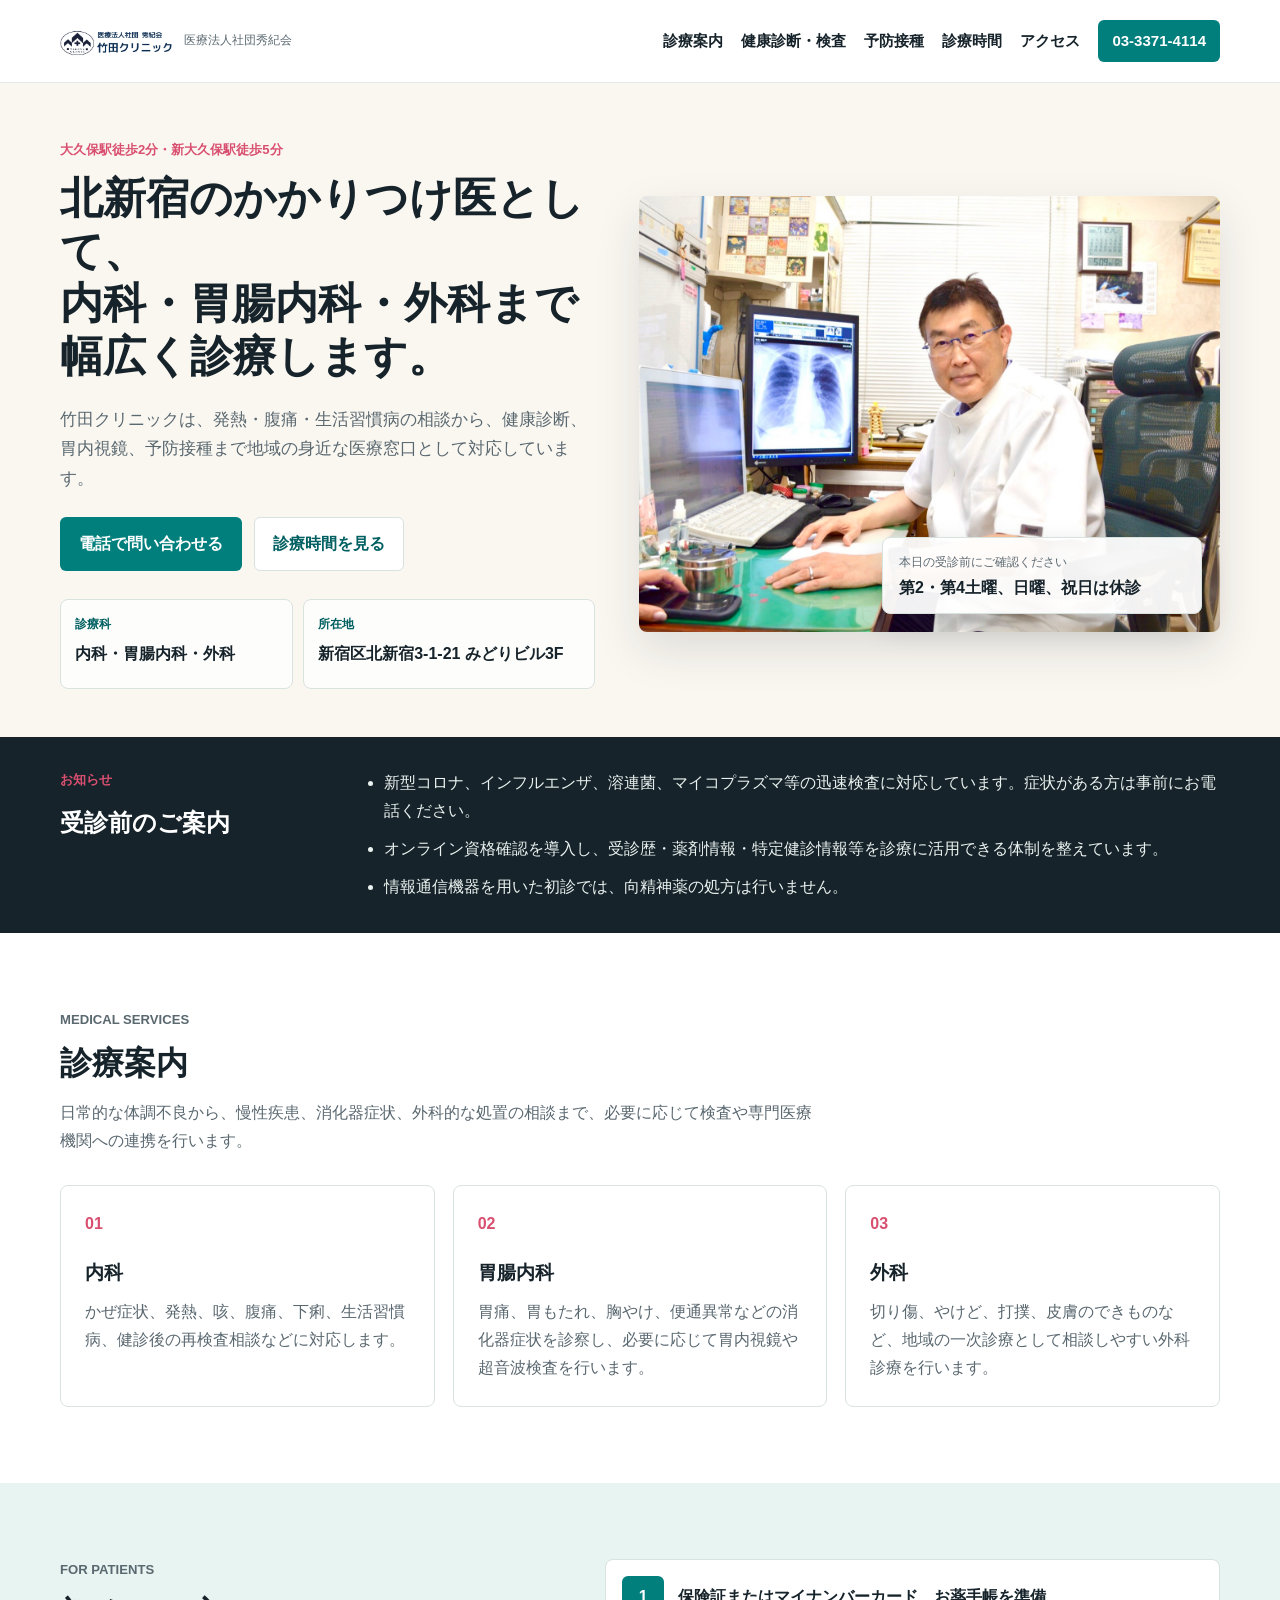
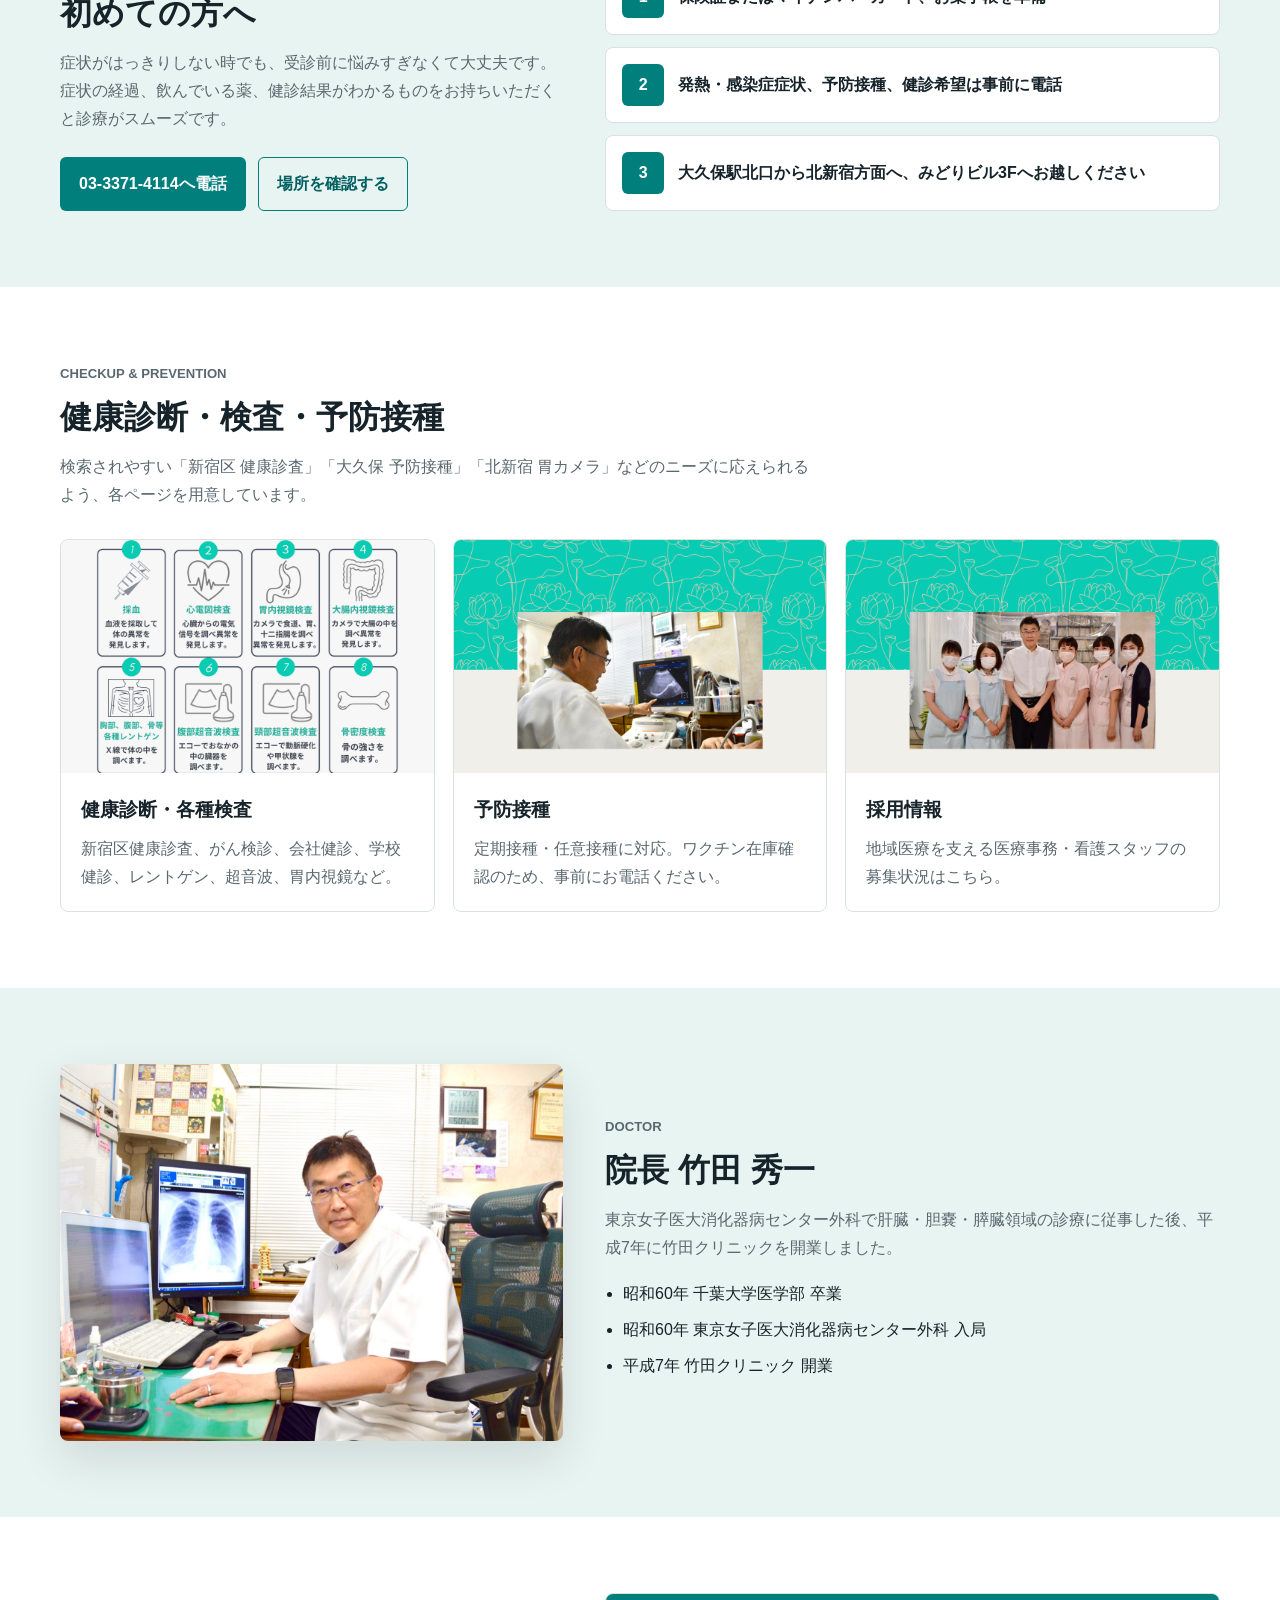
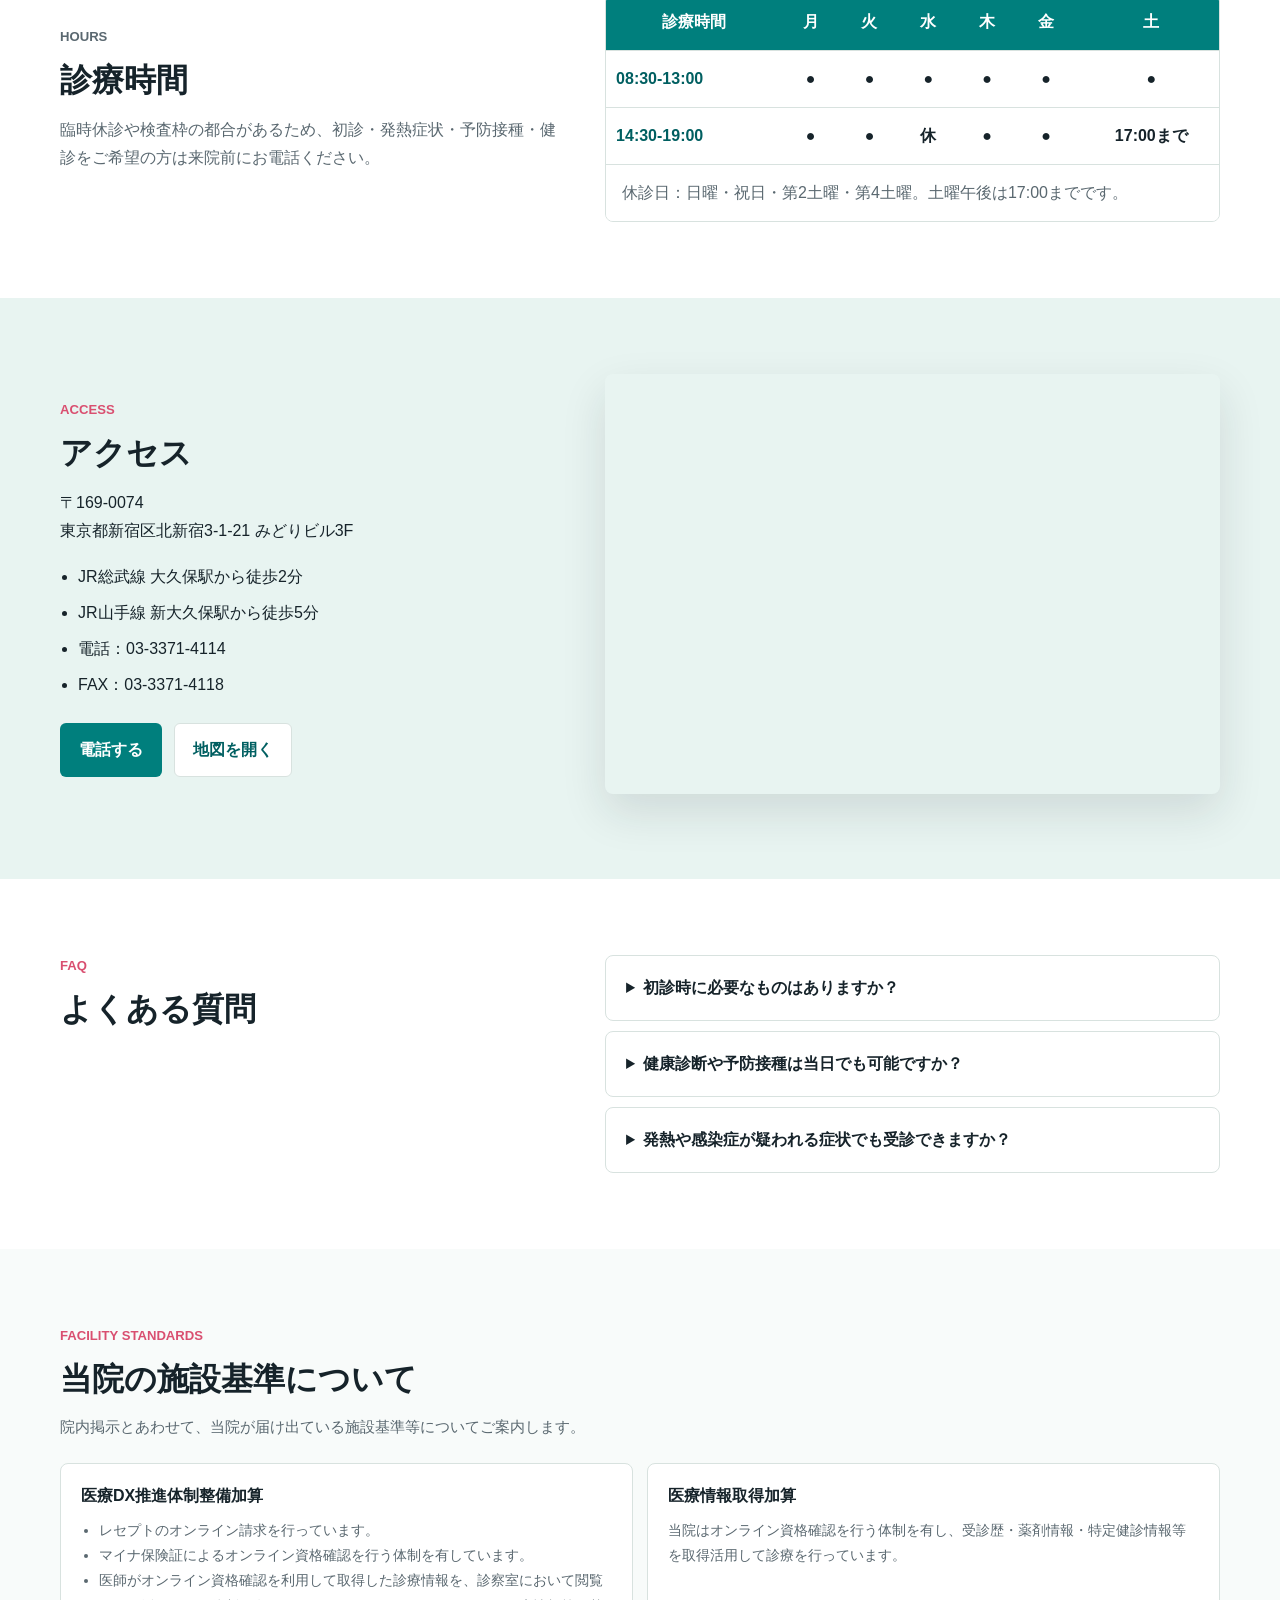
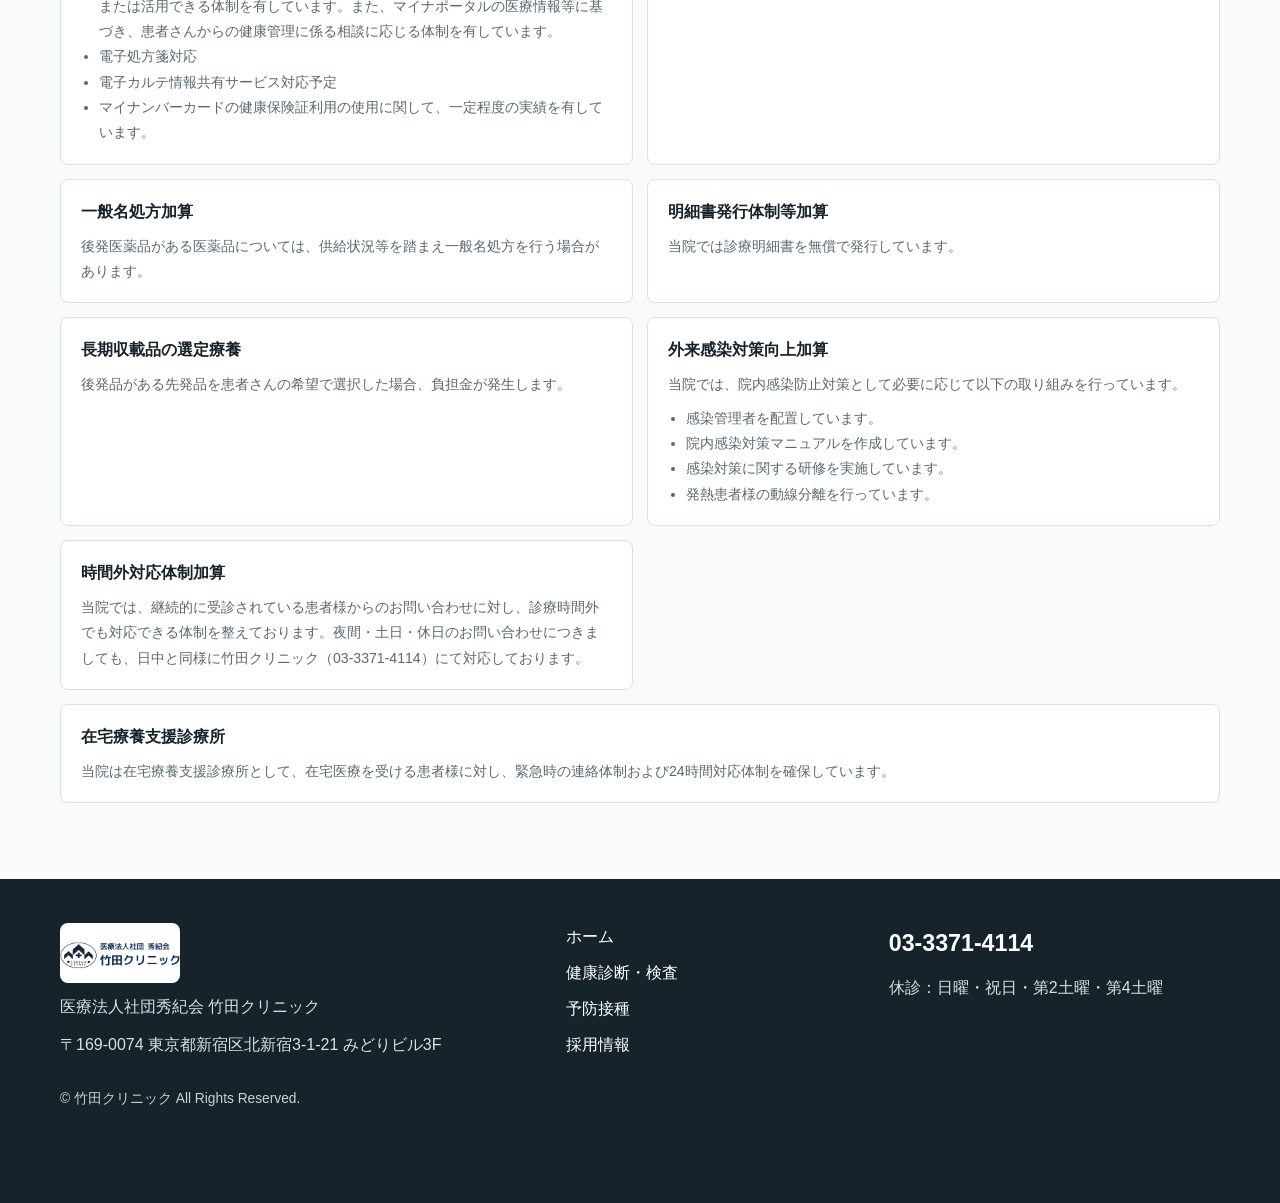
==== commit 023d7cef: "Add facility standards notice" ====
--- a/index.html
+++ b/index.html
@@ -4,16 +4,17 @@
     <meta charset="utf-8">
     <meta name="viewport" content="width=device-width, initial-scale=1">
     <meta name="format-detection" content="telephone=no">
+    <meta name="google-site-verification" content="hDtEOEuqYr-QW8uDa4SAtGD2M4GfgyBnJLXqpPJ_uIc" />
     <title>竹田クリニック｜大久保・北新宿の内科・胃腸内科・外科</title>
     <meta name="description" content="東京都新宿区北新宿の竹田クリニック。内科・胃腸内科・外科、健康診断、各種検査、予防接種に対応。大久保駅徒歩2分、新大久保駅徒歩5分。電話 03-3371-4114。">
-    <link rel="canonical" href="https://takedaclinic.tokyo/">
+    <link rel="canonical" href="https://takedaclinic-shinjuku.jp/">
     <meta property="og:type" content="website">
     <meta property="og:locale" content="ja_JP">
     <meta property="og:site_name" content="竹田クリニック">
     <meta property="og:title" content="竹田クリニック｜大久保・北新宿の内科・胃腸内科・外科">
     <meta property="og:description" content="大久保駅徒歩2分。内科・胃腸内科・外科、健康診断、予防接種に対応する北新宿の地域クリニックです。">
-    <meta property="og:url" content="https://takedaclinic.tokyo/">
-    <meta property="og:image" content="https://takedaclinic.tokyo/assets/images/doctor-web.jpg">
+    <meta property="og:url" content="https://takedaclinic-shinjuku.jp/">
+    <meta property="og:image" content="https://takedaclinic-shinjuku.jp/assets/images/doctor-web.jpg">
     <meta name="twitter:card" content="summary_large_image">
     <link rel="icon" href="assets/images/logo.png">
     <link rel="apple-touch-icon" href="assets/images/logo.png">
@@ -24,12 +25,12 @@
         "@graph": [
           {
             "@type": "MedicalClinic",
-            "@id": "https://takedaclinic.tokyo/#clinic",
+            "@id": "https://takedaclinic-shinjuku.jp/#clinic",
             "name": "医療法人社団秀紀会 竹田クリニック",
             "alternateName": "竹田クリニック",
-            "url": "https://takedaclinic.tokyo/",
-            "logo": "https://takedaclinic.tokyo/assets/images/logo.png",
-            "image": "https://takedaclinic.tokyo/assets/images/doctor-web.jpg",
+            "url": "https://takedaclinic-shinjuku.jp/",
+            "logo": "https://takedaclinic-shinjuku.jp/assets/images/logo.png",
+            "image": "https://takedaclinic-shinjuku.jp/assets/images/doctor-web.jpg",
             "telephone": "+81-3-3371-4114",
             "faxNumber": "+81-3-3371-4118",
             "address": {
@@ -72,26 +73,26 @@
           },
           {
             "@type": "Physician",
-            "@id": "https://takedaclinic.tokyo/#doctor",
+            "@id": "https://takedaclinic-shinjuku.jp/#doctor",
             "name": "竹田 秀一",
             "worksFor": {
-              "@id": "https://takedaclinic.tokyo/#clinic"
+              "@id": "https://takedaclinic-shinjuku.jp/#clinic"
             },
-            "image": "https://takedaclinic.tokyo/assets/images/doctor-web.jpg"
+            "image": "https://takedaclinic-shinjuku.jp/assets/images/doctor-web.jpg"
           },
           {
             "@type": "WebSite",
-            "@id": "https://takedaclinic.tokyo/#website",
+            "@id": "https://takedaclinic-shinjuku.jp/#website",
             "name": "竹田クリニック",
-            "url": "https://takedaclinic.tokyo/",
+            "url": "https://takedaclinic-shinjuku.jp/",
             "publisher": {
-              "@id": "https://takedaclinic.tokyo/#clinic"
+              "@id": "https://takedaclinic-shinjuku.jp/#clinic"
             },
             "inLanguage": "ja"
           },
           {
             "@type": "FAQPage",
-            "@id": "https://takedaclinic.tokyo/#faq",
+            "@id": "https://takedaclinic-shinjuku.jp/#faq",
             "mainEntity": [
               {
                 "@type": "Question",
@@ -122,6 +123,15 @@
         ]
       }
     </script>
+    <!-- GA4_BEGIN -->
+<script async src="https://www.googletagmanager.com/gtag/js?id=G-1FSBPJDL04"></script>
+<script>
+  window.dataLayer = window.dataLayer || [];
+  function gtag(){dataLayer.push(arguments);}
+  gtag("js", new Date());
+  gtag("config", "G-1FSBPJDL04");
+</script>
+<!-- GA4_END -->
   </head>
   <body>
     <a class="skip-link" href="#main">本文へ移動</a>
@@ -401,19 +411,53 @@
       <section class="section standards" aria-labelledby="standards-title">
         <div class="container">
           <p class="section-kicker">Facility Standards</p>
-          <h2 id="standards-title">施設基準等の掲示</h2>
-          <div class="standards-grid">
-            <article>
-              <h3>医療情報取得加算・医療DX推進体制整備加算</h3>
-              <p>オンライン資格確認を行う体制を有し、薬剤情報、特定健診情報、その他必要な診療情報を取得・活用して診療を行います。</p>
-            </article>
-            <article>
-              <h3>明細書発行体制加算</h3>
-              <p>療担規則に基づき、診療報酬の算定項目がわかる明細書を無料で交付します。</p>
-            </article>
-            <article>
+          <h2 id="standards-title">当院の施設基準について</h2>
+          <p class="standards-note">院内掲示とあわせて、当院が届け出ている施設基準等についてご案内します。</p>
+          <div class="standards-list">
+            <article class="standard-item">
+              <h3>医療DX推進体制整備加算</h3>
+              <ul>
+                <li>レセプトのオンライン請求を行っています。</li>
+                <li>マイナ保険証によるオンライン資格確認を行う体制を有しています。</li>
+                <li>医師がオンライン資格確認を利用して取得した診療情報を、診察室において閲覧または活用できる体制を有しています。また、マイナポータルの医療情報等に基づき、患者さんからの健康管理に係る相談に応じる体制を有しています。</li>
+                <li>電子処方箋対応</li>
+                <li>電子カルテ情報共有サービス対応予定</li>
+                <li>マイナンバーカードの健康保険証利用の使用に関して、一定程度の実績を有しています。</li>
+              </ul>
+            </article>
+            <article class="standard-item">
+              <h3>医療情報取得加算</h3>
+              <p>当院はオンライン資格確認を行う体制を有し、受診歴・薬剤情報・特定健診情報等を取得活用して診療を行っています。</p>
+            </article>
+            <article class="standard-item">
               <h3>一般名処方加算</h3>
-              <p>医薬品の供給状況等を踏まえ、薬剤の一般名を記載した処方箋を発行する場合があります。</p>
+              <p>後発医薬品がある医薬品については、供給状況等を踏まえ一般名処方を行う場合があります。</p>
+            </article>
+            <article class="standard-item">
+              <h3>明細書発行体制等加算</h3>
+              <p>当院では診療明細書を無償で発行しています。</p>
+            </article>
+            <article class="standard-item">
+              <h3>長期収載品の選定療養</h3>
+              <p>後発品がある先発品を患者さんの希望で選択した場合、負担金が発生します。</p>
+            </article>
+            <article class="standard-item">
+              <h3>外来感染対策向上加算</h3>
+              <p>当院では、院内感染防止対策として必要に応じて以下の取り組みを行っています。</p>
+              <ul>
+                <li>感染管理者を配置しています。</li>
+                <li>院内感染対策マニュアルを作成しています。</li>
+                <li>感染対策に関する研修を実施しています。</li>
+                <li>発熱患者様の動線分離を行っています。</li>
+              </ul>
+            </article>
+            <article class="standard-item">
+              <h3>時間外対応体制加算</h3>
+              <p>当院では、継続的に受診されている患者様からのお問い合わせに対し、診療時間外でも対応できる体制を整えております。夜間・土日・休日のお問い合わせにつきましても、日中と同様に竹田クリニック（03-3371-4114）にて対応しております。</p>
+            </article>
+            <article class="standard-item standard-item--wide">
+              <h3>在宅療養支援診療所</h3>
+              <p>当院は在宅療養支援診療所として、在宅医療を受ける患者様に対し、緊急時の連絡体制および24時間対応体制を確保しています。</p>
             </article>
           </div>
         </div>
@@ -447,5 +491,6 @@
       <a href="#access">アクセス</a>
     </div>
     <script src="assets/js/main.js"></script>
+    <script src="assets/js/analytics.js" defer></script>
   </body>
 </html>
--- a/assets/css/styles.css
+++ b/assets/css/styles.css
@@ -595,6 +595,51 @@
   background: #f8fbfa;
 }
 
+.standards-note {
+  max-width: 760px;
+  color: var(--muted);
+  font-size: 0.92rem;
+  margin-bottom: 22px;
+}
+
+.standards-list {
+  display: grid;
+  grid-template-columns: repeat(2, minmax(0, 1fr));
+  gap: 14px;
+}
+
+.standard-item {
+  padding: 18px 20px;
+  border: 1px solid var(--line);
+  border-radius: 8px;
+  background: white;
+}
+
+.standard-item--wide {
+  grid-column: span 2;
+}
+
+.standard-item h3 {
+  font-size: 1rem;
+  margin-bottom: 8px;
+}
+
+.standard-item p,
+.standard-item li {
+  color: var(--muted);
+  font-size: 0.88rem;
+  line-height: 1.8;
+}
+
+.standard-item p {
+  margin-bottom: 0;
+}
+
+.standard-item ul {
+  margin: 8px 0 0;
+  padding-left: 18px;
+}
+
 .page-hero {
   padding: 62px 0;
   background: var(--cream);
@@ -767,8 +812,13 @@
   .service-grid,
   .feature-grid,
   .standards-grid,
+  .standards-list,
   .footer-grid {
     grid-template-columns: 1fr;
+  }
+
+  .standard-item--wide {
+    grid-column: auto;
   }
 
   .map-frame,
@@ -835,7 +885,8 @@
   }
 
   .service-card,
-  .standards-grid article {
+  .standards-grid article,
+  .standard-item {
     padding: 20px;
   }
 
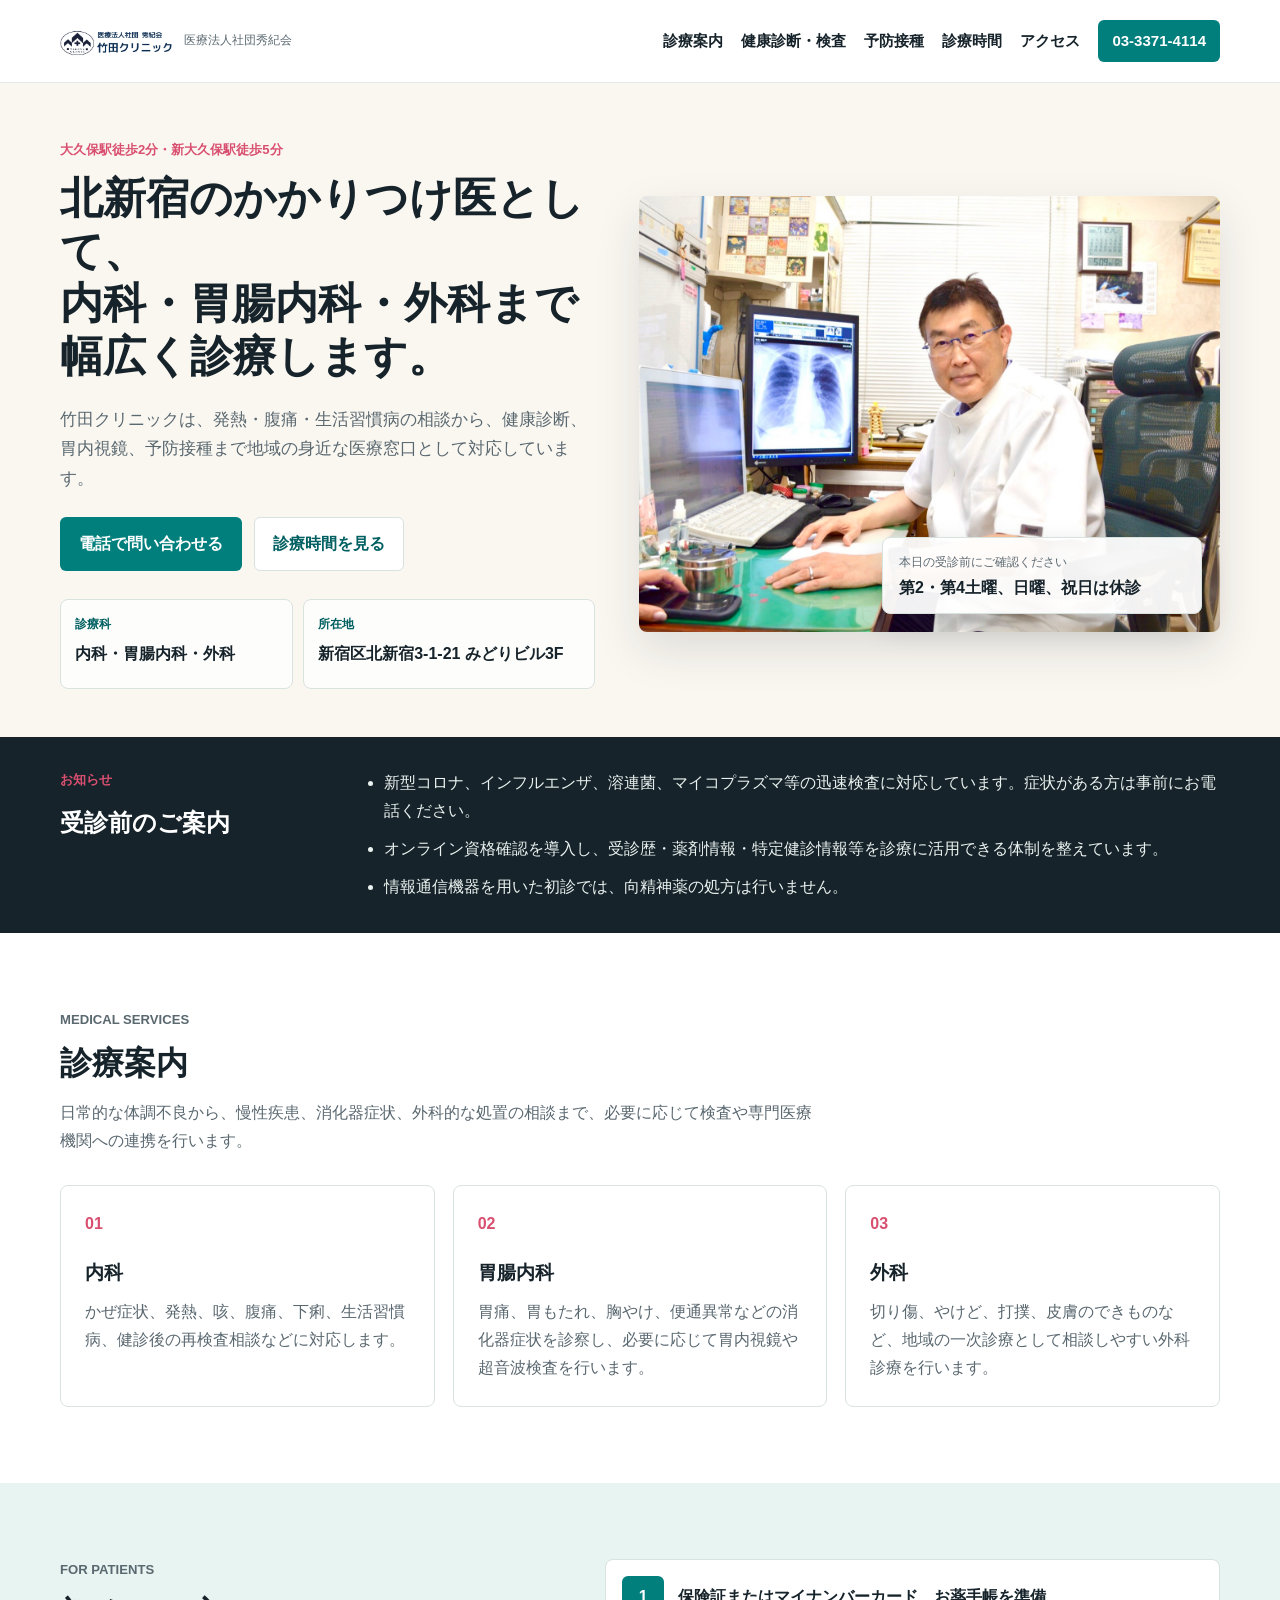
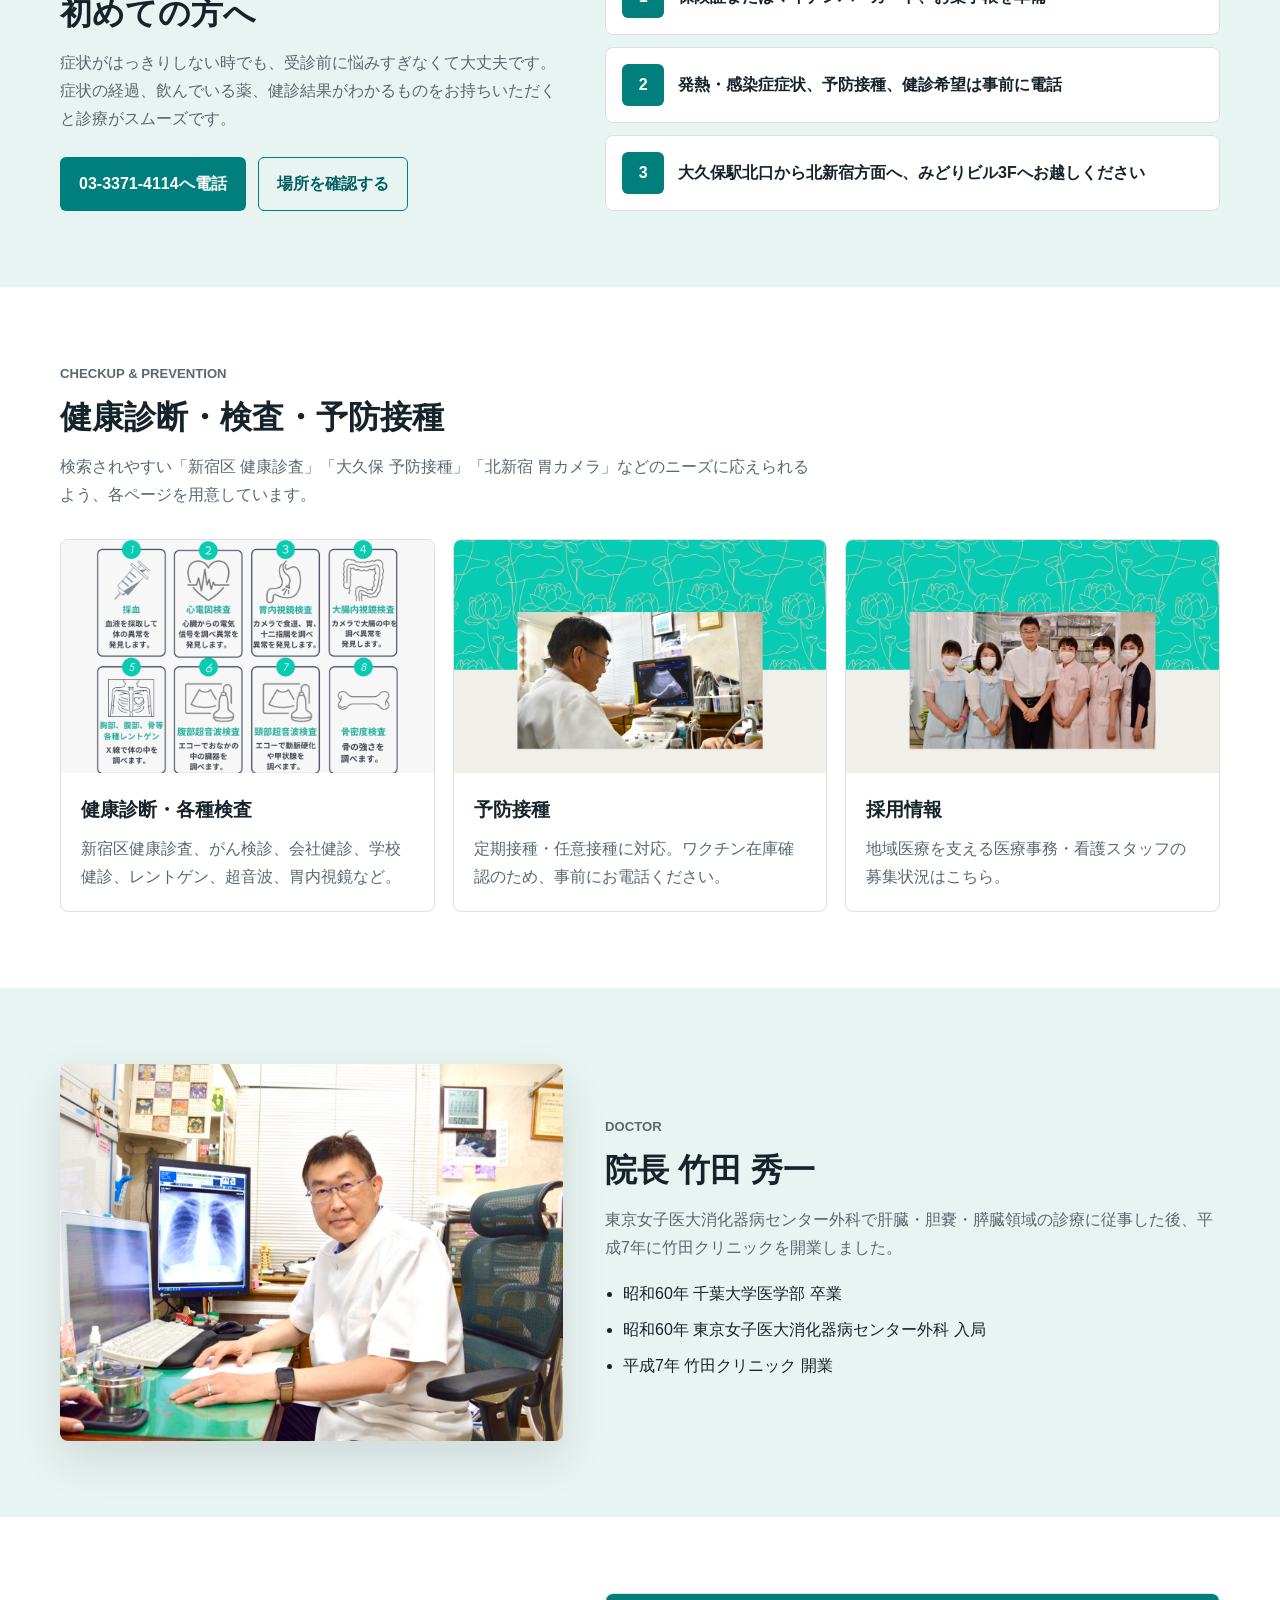
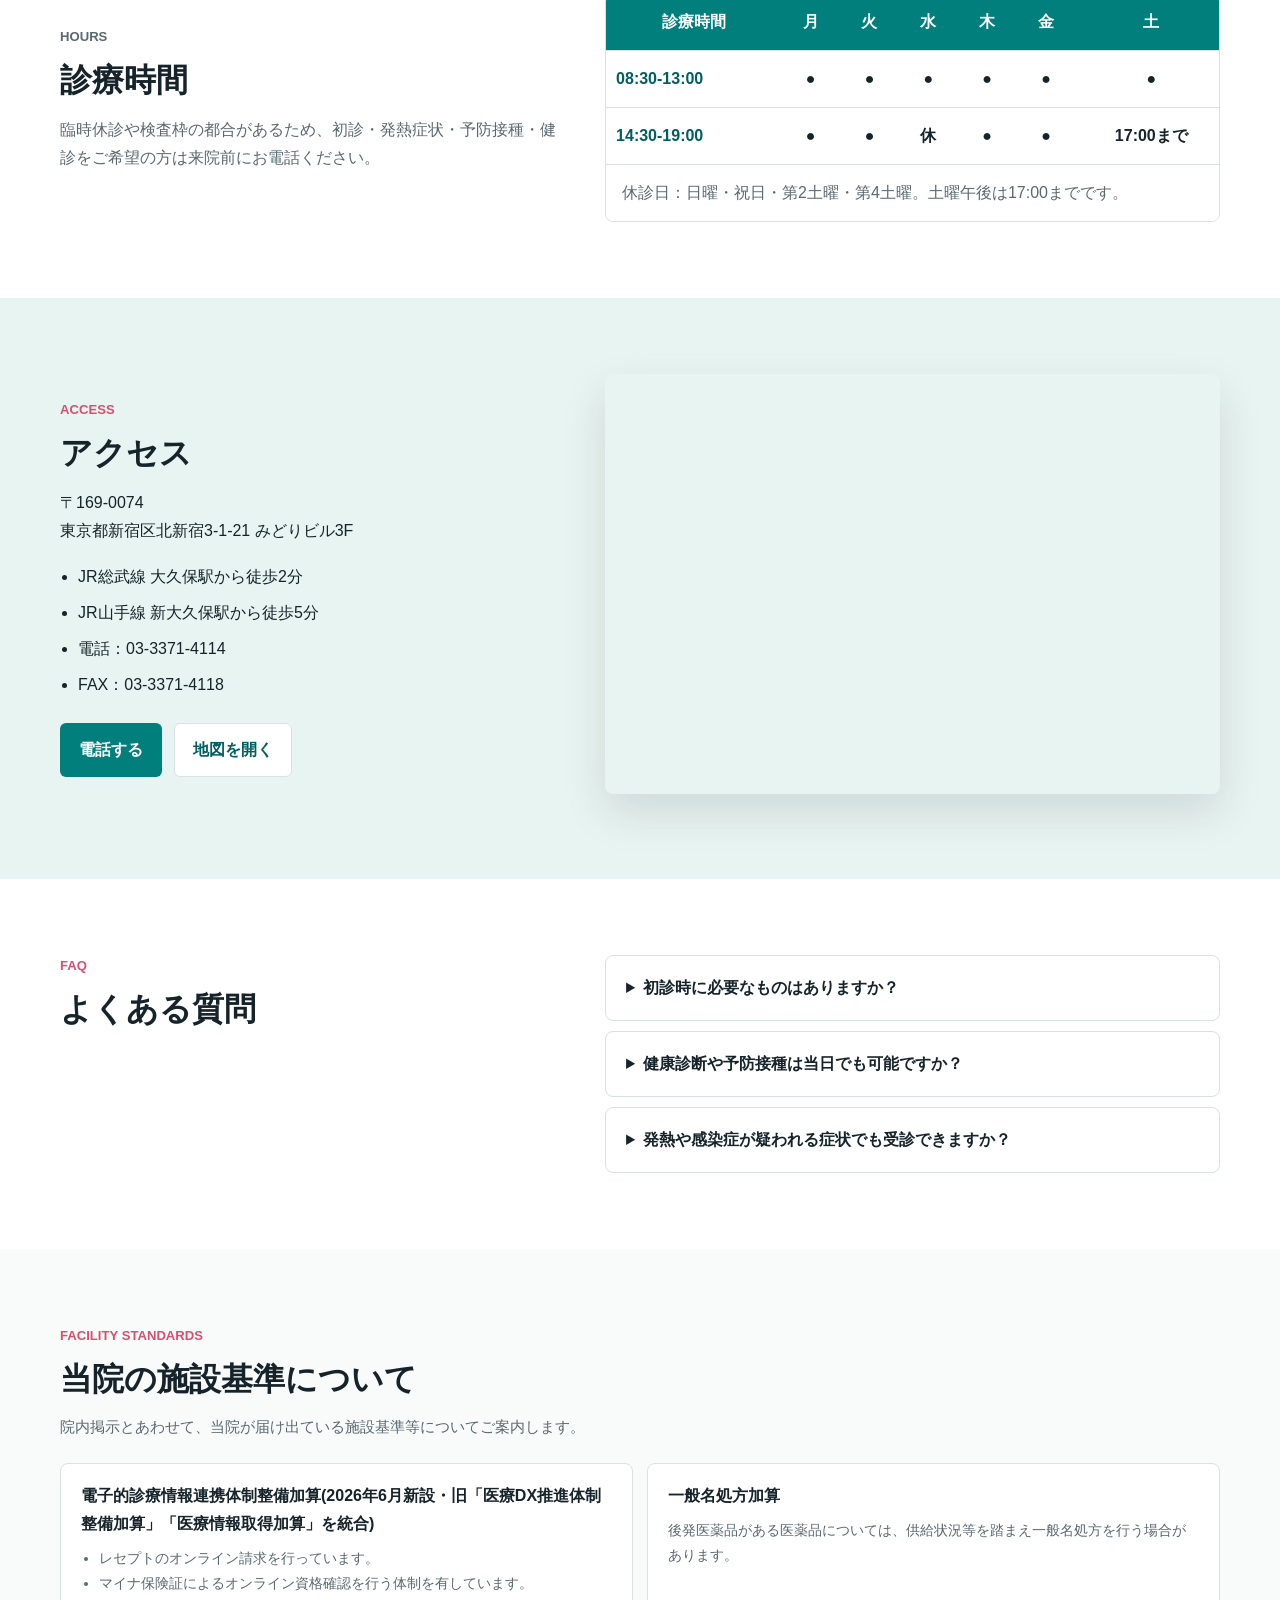
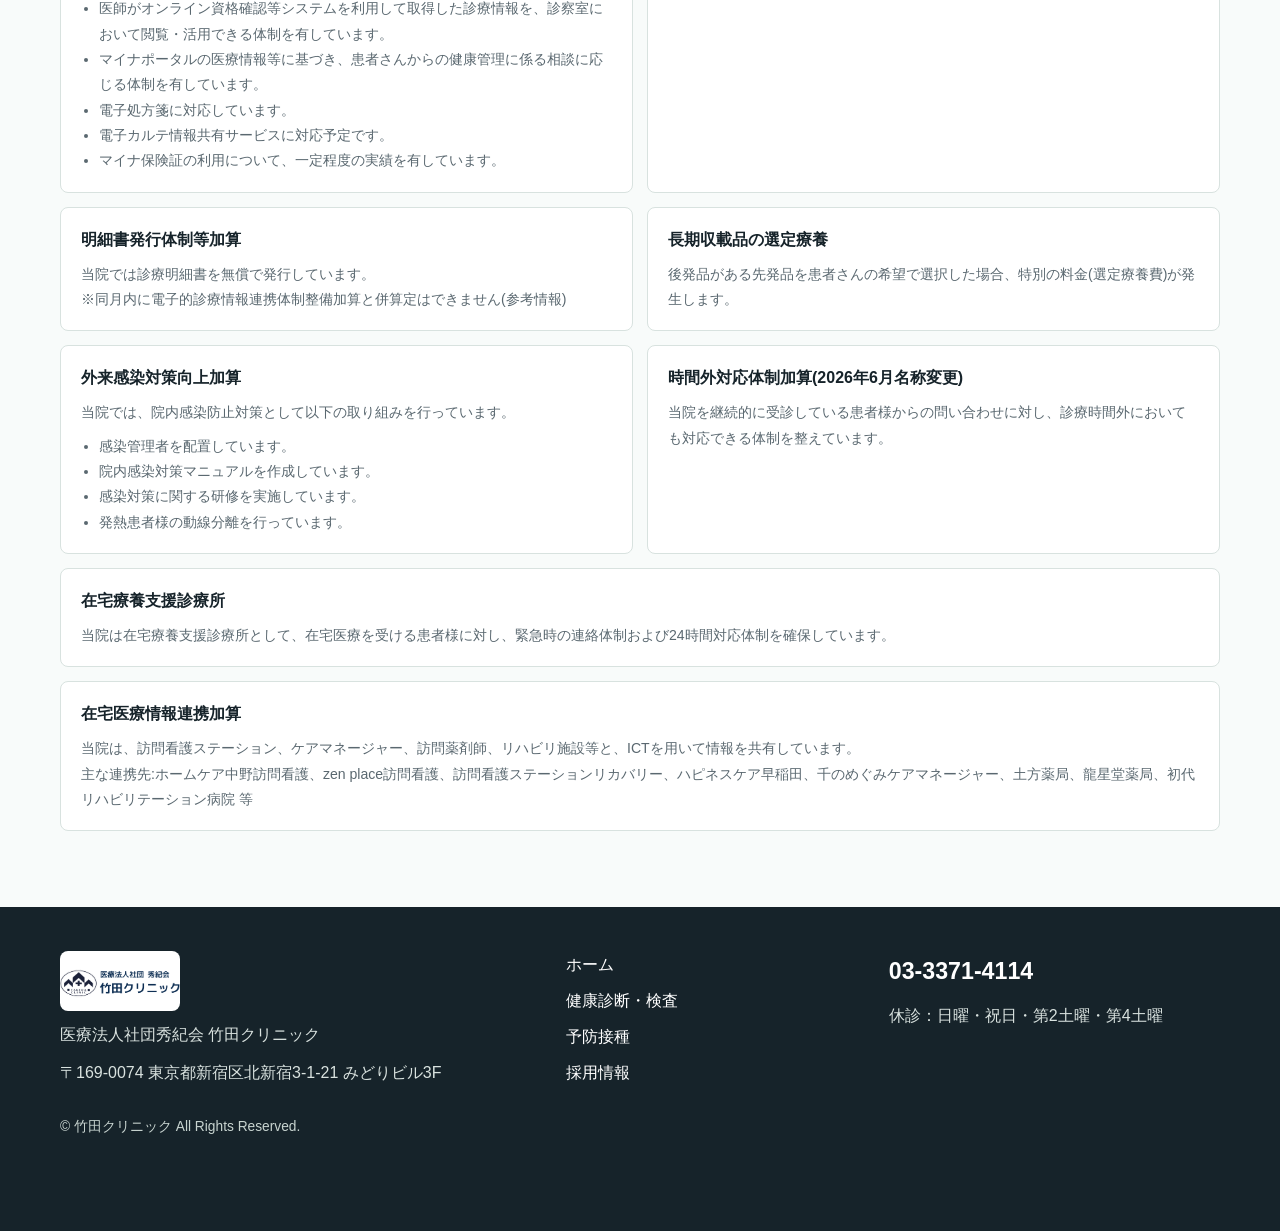
==== commit ee2d1d0c: "Update facility standards notice" ====
--- a/index.html
+++ b/index.html
@@ -415,19 +415,16 @@
           <p class="standards-note">院内掲示とあわせて、当院が届け出ている施設基準等についてご案内します。</p>
           <div class="standards-list">
             <article class="standard-item">
-              <h3>医療DX推進体制整備加算</h3>
+              <h3>電子的診療情報連携体制整備加算(2026年6月新設・旧「医療DX推進体制整備加算」「医療情報取得加算」を統合)</h3>
               <ul>
                 <li>レセプトのオンライン請求を行っています。</li>
                 <li>マイナ保険証によるオンライン資格確認を行う体制を有しています。</li>
-                <li>医師がオンライン資格確認を利用して取得した診療情報を、診察室において閲覧または活用できる体制を有しています。また、マイナポータルの医療情報等に基づき、患者さんからの健康管理に係る相談に応じる体制を有しています。</li>
-                <li>電子処方箋対応</li>
-                <li>電子カルテ情報共有サービス対応予定</li>
-                <li>マイナンバーカードの健康保険証利用の使用に関して、一定程度の実績を有しています。</li>
+                <li>医師がオンライン資格確認等システムを利用して取得した診療情報を、診察室において閲覧・活用できる体制を有しています。</li>
+                <li>マイナポータルの医療情報等に基づき、患者さんからの健康管理に係る相談に応じる体制を有しています。</li>
+                <li>電子処方箋に対応しています。</li>
+                <li>電子カルテ情報共有サービスに対応予定です。</li>
+                <li>マイナ保険証の利用について、一定程度の実績を有しています。</li>
               </ul>
-            </article>
-            <article class="standard-item">
-              <h3>医療情報取得加算</h3>
-              <p>当院はオンライン資格確認を行う体制を有し、受診歴・薬剤情報・特定健診情報等を取得活用して診療を行っています。</p>
             </article>
             <article class="standard-item">
               <h3>一般名処方加算</h3>
@@ -436,14 +433,15 @@
             <article class="standard-item">
               <h3>明細書発行体制等加算</h3>
               <p>当院では診療明細書を無償で発行しています。</p>
+              <p>※同月内に電子的診療情報連携体制整備加算と併算定はできません(参考情報)</p>
             </article>
             <article class="standard-item">
               <h3>長期収載品の選定療養</h3>
-              <p>後発品がある先発品を患者さんの希望で選択した場合、負担金が発生します。</p>
+              <p>後発品がある先発品を患者さんの希望で選択した場合、特別の料金(選定療養費)が発生します。</p>
             </article>
             <article class="standard-item">
               <h3>外来感染対策向上加算</h3>
-              <p>当院では、院内感染防止対策として必要に応じて以下の取り組みを行っています。</p>
+              <p>当院では、院内感染防止対策として以下の取り組みを行っています。</p>
               <ul>
                 <li>感染管理者を配置しています。</li>
                 <li>院内感染対策マニュアルを作成しています。</li>
@@ -452,12 +450,17 @@
               </ul>
             </article>
             <article class="standard-item">
-              <h3>時間外対応体制加算</h3>
-              <p>当院では、継続的に受診されている患者様からのお問い合わせに対し、診療時間外でも対応できる体制を整えております。夜間・土日・休日のお問い合わせにつきましても、日中と同様に竹田クリニック（03-3371-4114）にて対応しております。</p>
+              <h3>時間外対応体制加算(2026年6月名称変更)</h3>
+              <p>当院を継続的に受診している患者様からの問い合わせに対し、診療時間外においても対応できる体制を整えています。</p>
             </article>
             <article class="standard-item standard-item--wide">
               <h3>在宅療養支援診療所</h3>
               <p>当院は在宅療養支援診療所として、在宅医療を受ける患者様に対し、緊急時の連絡体制および24時間対応体制を確保しています。</p>
+            </article>
+            <article class="standard-item standard-item--wide">
+              <h3>在宅医療情報連携加算</h3>
+              <p>当院は、訪問看護ステーション、ケアマネージャー、訪問薬剤師、リハビリ施設等と、ICTを用いて情報を共有しています。</p>
+              <p>主な連携先:ホームケア中野訪問看護、zen place訪問看護、訪問看護ステーションリカバリー、ハピネスケア早稲田、千のめぐみケアマネージャー、土方薬局、龍星堂薬局、初代リハビリテーション病院 等</p>
             </article>
           </div>
         </div>
